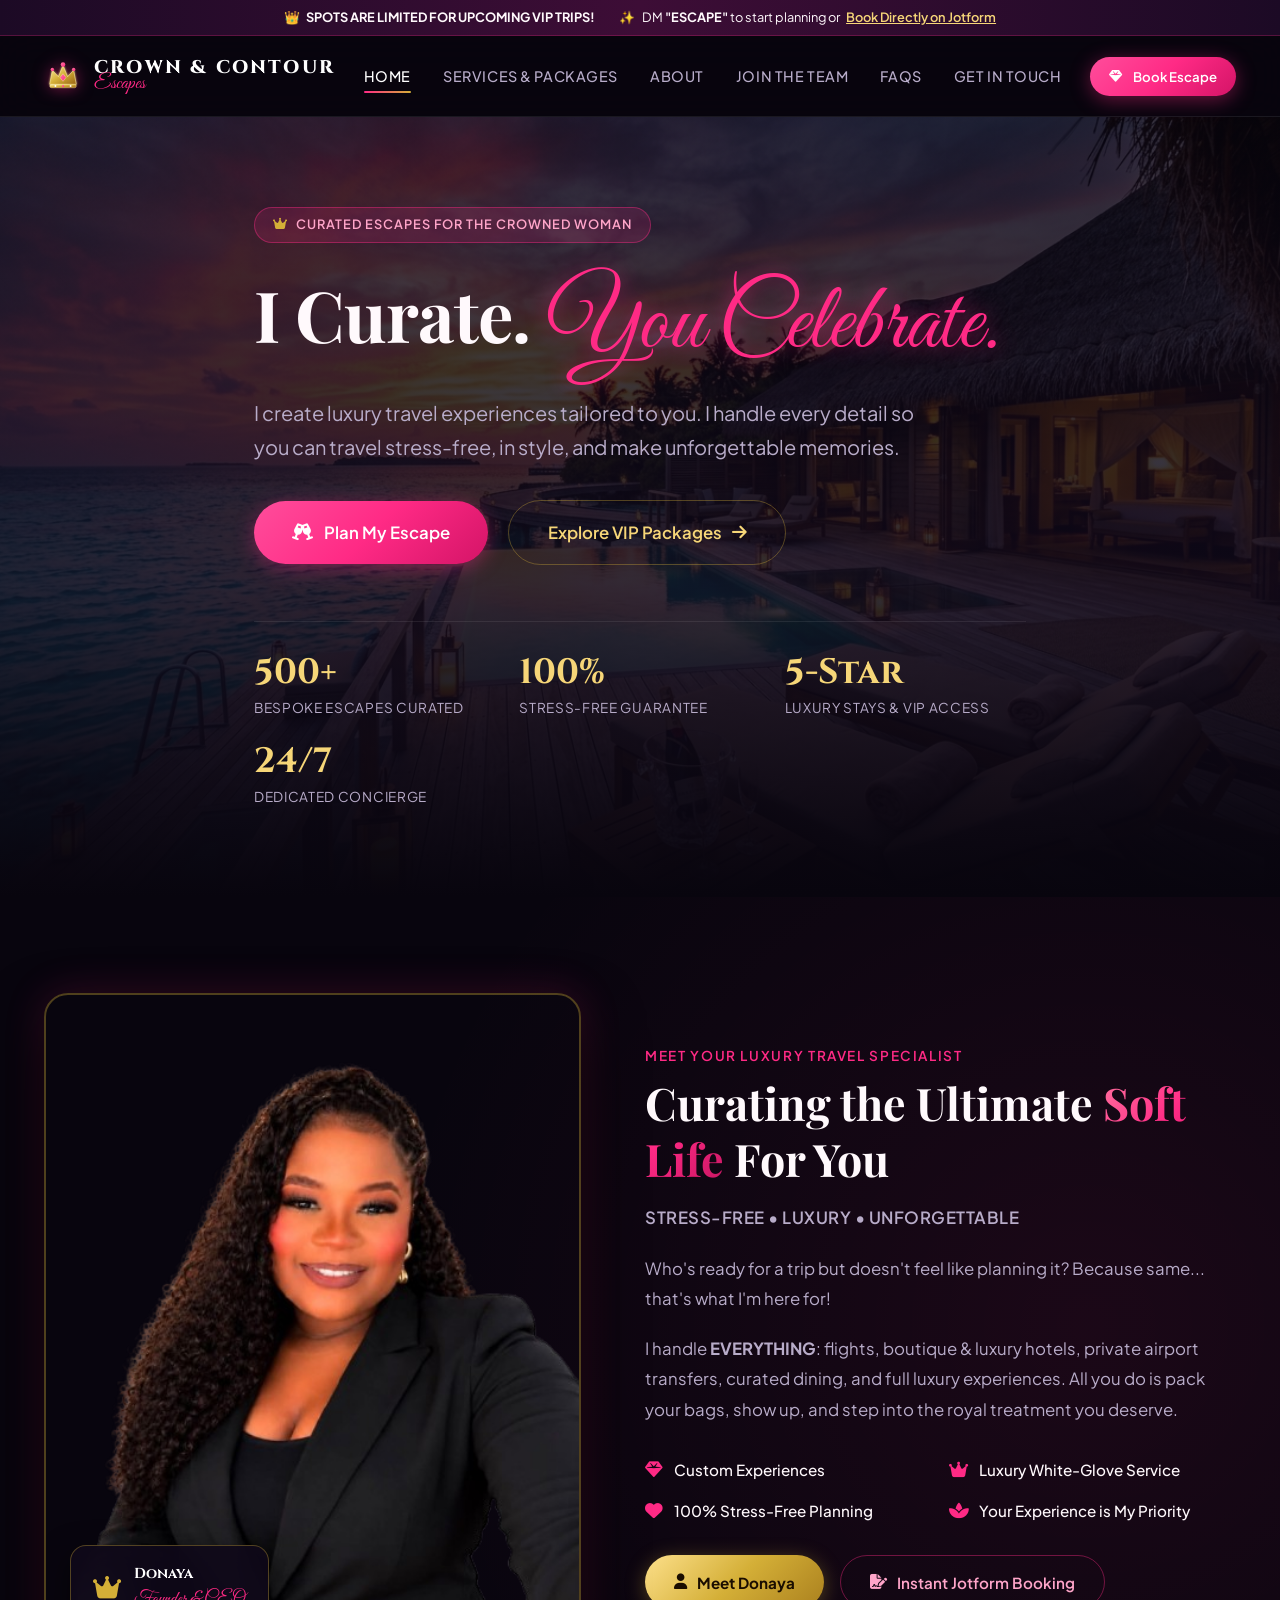
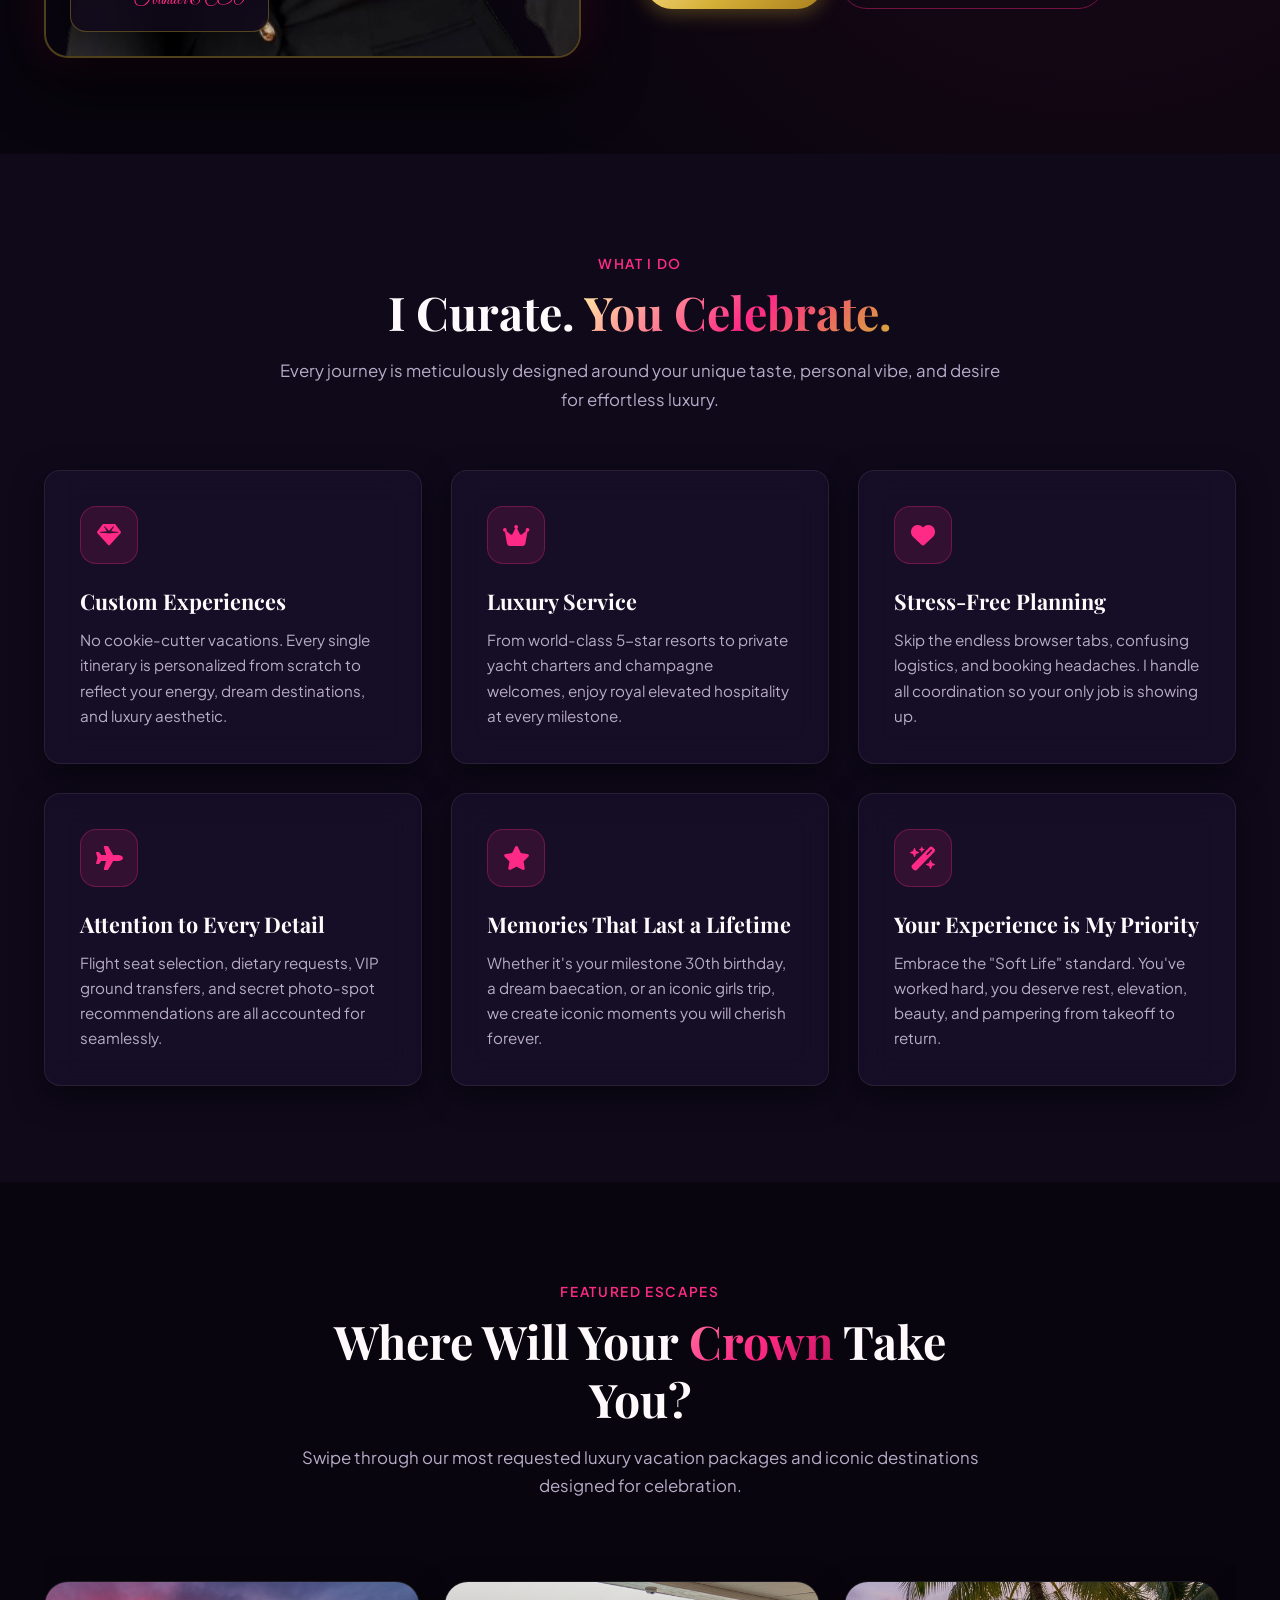
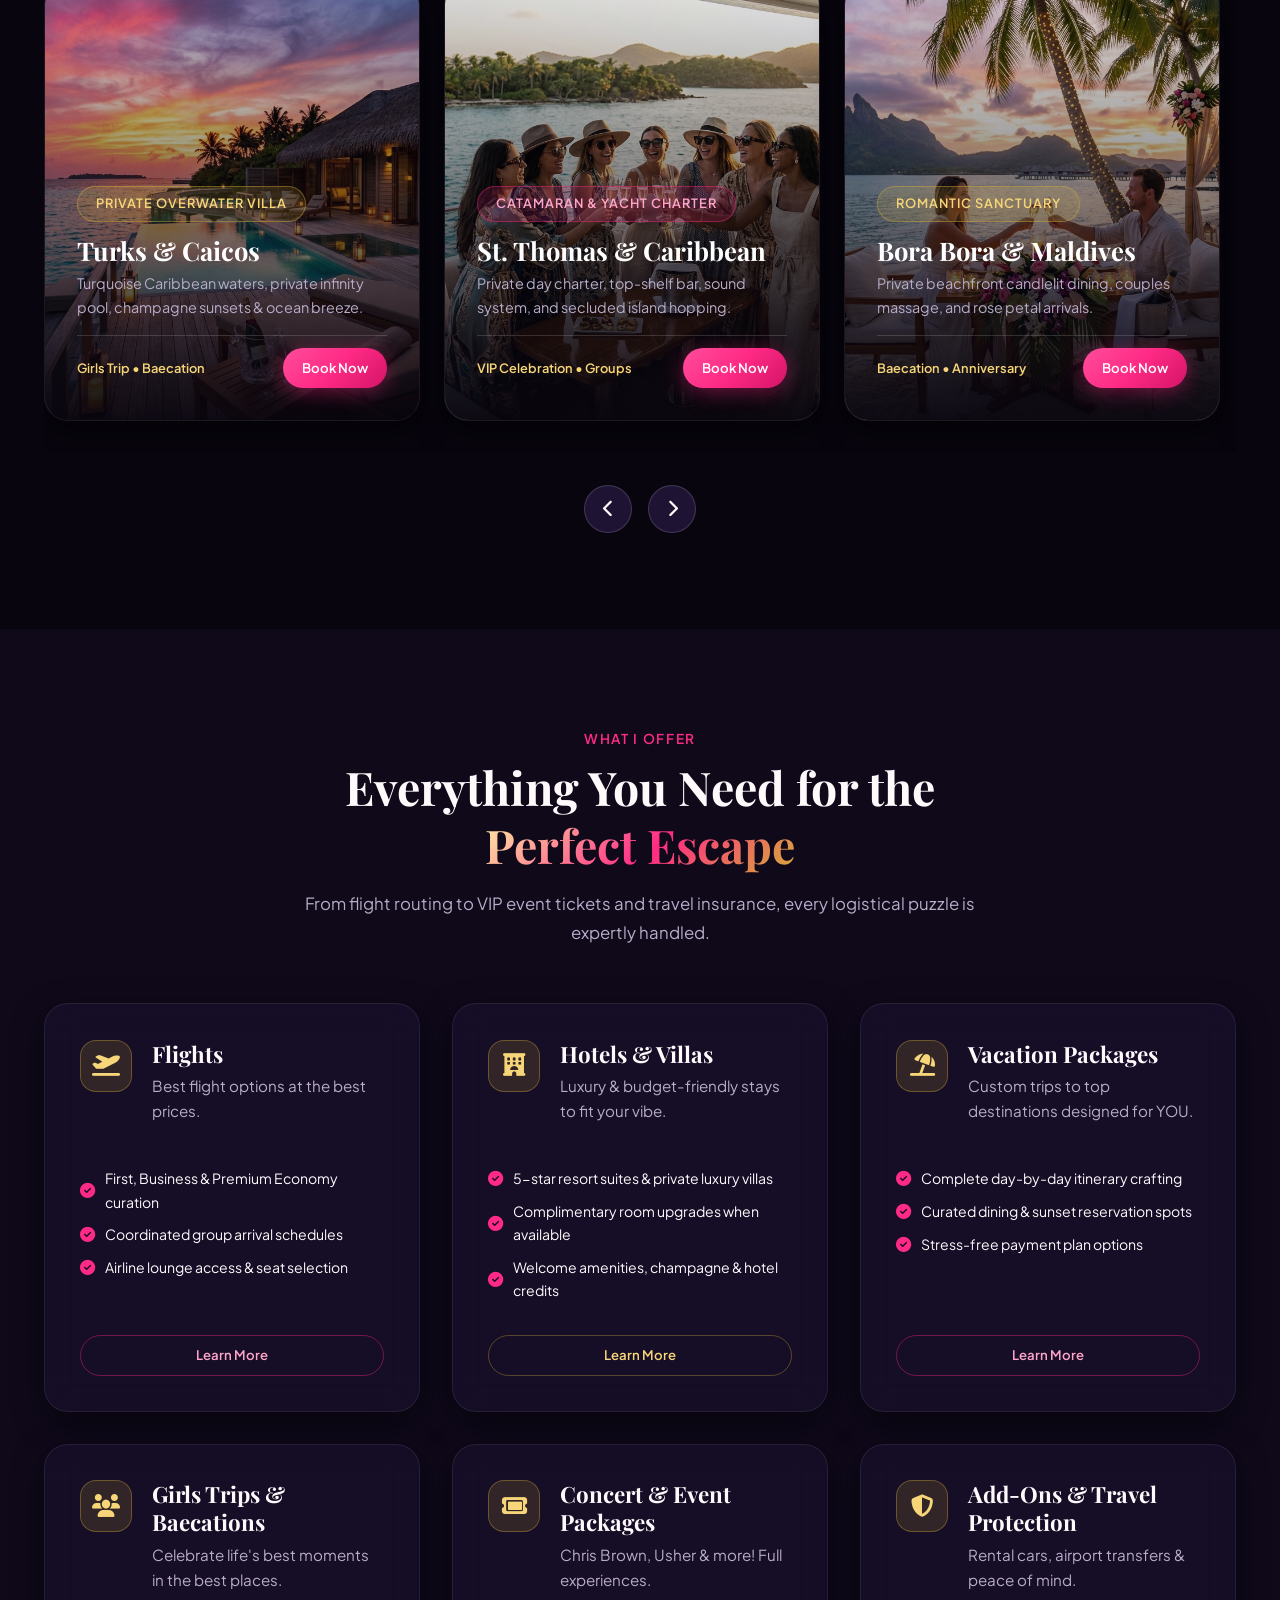
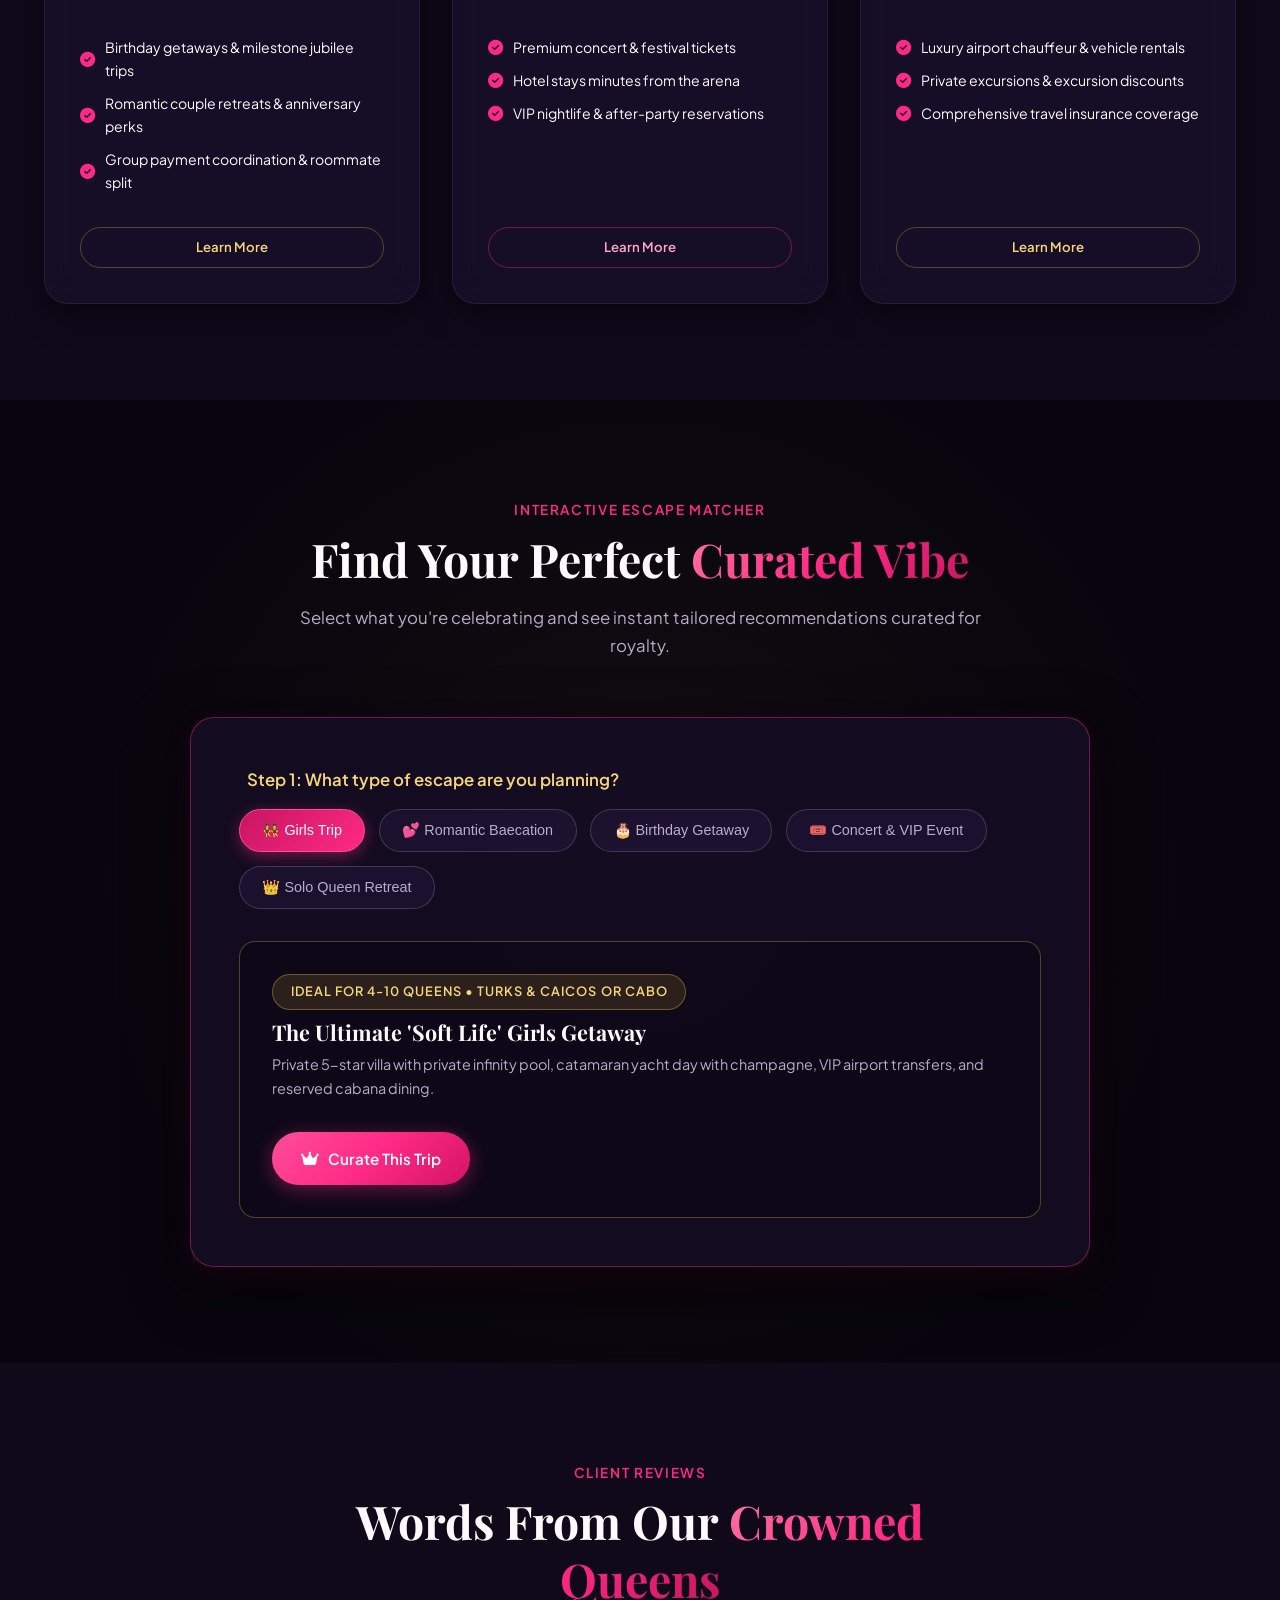
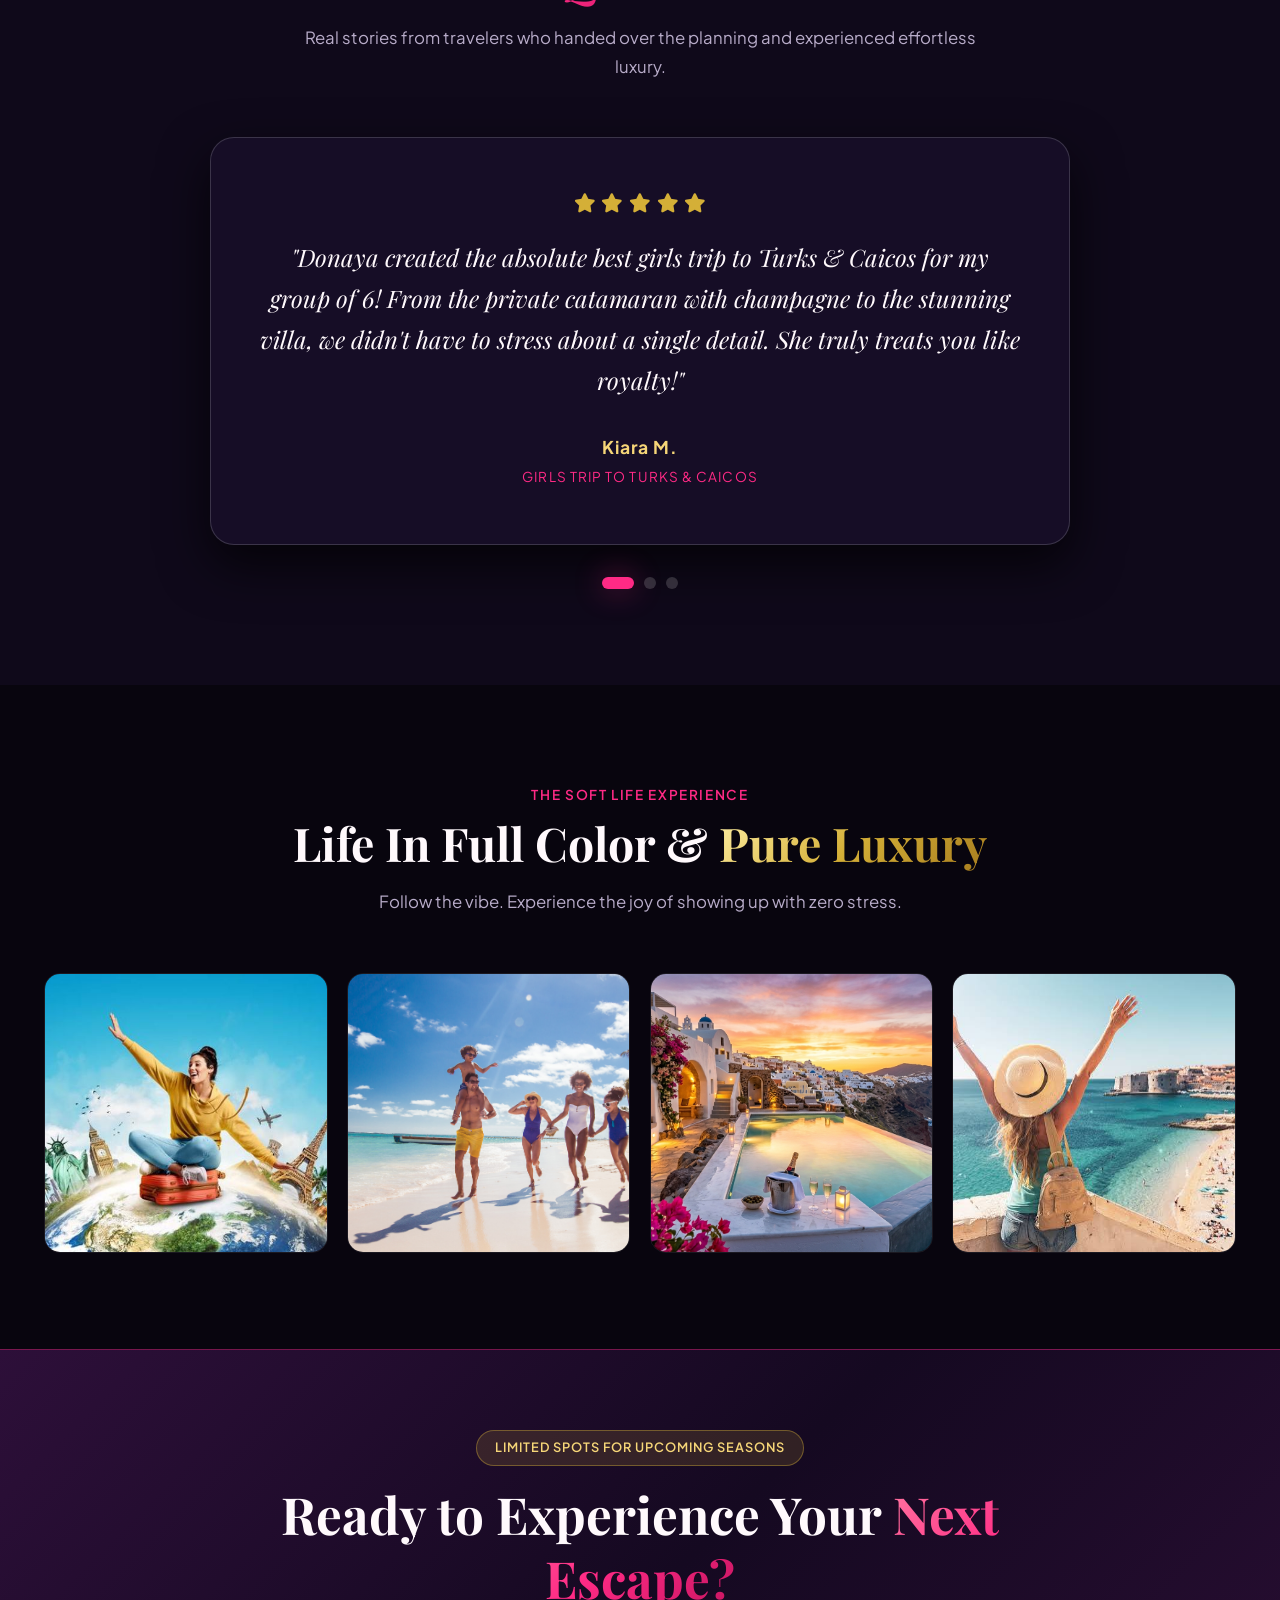
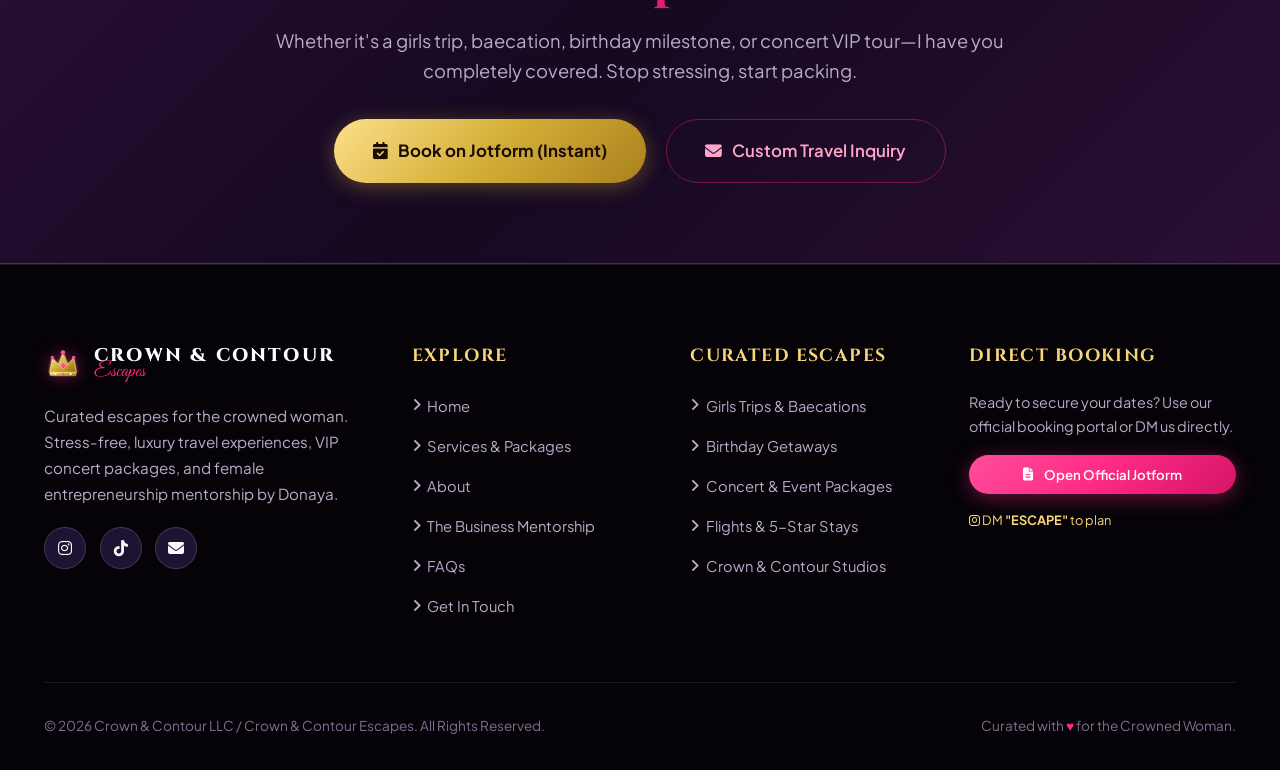
==== index.html @ ab58f62b "initial commit" ====
<!DOCTYPE html>
<html lang="en">
<head>
  <meta charset="UTF-8">
  <meta name="viewport" content="width=device-width, initial-scale=1.0">
  <title>Crown & Contour Escapes | Curated Luxury Travel for the Crowned Woman</title>
  <meta name="description" content="I curate. You celebrate. Bespoke luxury travel, girls trips, baecations, birthday getaways, and VIP event packages by Donaya, Founder & CEO.">
  <link rel="icon" type="image/svg+xml" href="assets/icons/crown.svg">
  <!-- Stylesheets -->
  <link rel="stylesheet" href="https://cdnjs.cloudflare.com/ajax/libs/font-awesome/6.4.0/css/all.min.css">
  <link rel="stylesheet" href="css/style.css">
</head>
<body>

  <!-- Top Announcement Bar -->
  <div class="top-bar">
    <div class="container">
      <div class="top-bar-item">
        <span>👑</span>
        <strong>SPOTS ARE LIMITED FOR UPCOMING VIP TRIPS!</strong>
      </div>
      <div class="top-bar-item">
        <span>✨</span>
        <span>DM <strong>"ESCAPE"</strong> to start planning or</span>
        <a href="https://form.jotform.com/crowncontourllc/crownandcotourescapes" target="_blank" rel="noopener">Book Directly on Jotform</a>
      </div>
    </div>
  </div>

  <!-- Header & Navigation -->
  <header class="site-header">
    <div class="container navbar">
      <!-- Brand Logo -->
      <a href="index.html" class="brand-logo" aria-label="Crown and Contour Escapes Home">
        <img src="assets/icons/crown.svg" alt="Crown Logo" class="logo-icon-svg">
        <div class="logo-text-group">
          <span class="logo-title">CROWN & CONTOUR</span>
          <span class="logo-subtitle">Escapes</span>
        </div>
      </a>

      <!-- Desktop Nav Menu -->
      <nav aria-label="Main Navigation">
        <ul class="nav-menu">
          <li><a href="index.html" class="nav-link active">Home</a></li>
          <li><a href="services.html" class="nav-link">Services & Packages</a></li>
          <li><a href="about.html" class="nav-link">About</a></li>
          <li><a href="business.html" class="nav-link">Join The Team</a></li>
          <li><a href="faq.html" class="nav-link">FAQs</a></li>
          <li><a href="contact.html" class="nav-link">Get In Touch</a></li>
        </ul>
      </nav>

      <!-- Nav CTA & Mobile Toggle -->
      <div class="nav-actions">
        <a href="contact.html" class="btn btn-primary btn-sm">
          <i class="fa-solid fa-gem"></i>
          <span>Book Escape</span>
        </a>
        <button class="mobile-toggle" aria-label="Toggle mobile menu">
          <i class="fa-solid fa-bars"></i>
        </button>
      </div>
    </div>
  </header>

  <!-- Mobile Drawer -->
  <div class="drawer-backdrop"></div>
  <aside class="mobile-drawer" aria-label="Mobile Navigation Drawer">
    <div>
      <div class="drawer-header">
        <div class="brand-logo">
          <img src="assets/icons/crown.svg" alt="Crown Logo" class="logo-icon-svg">
          <div class="logo-text-group">
            <span class="logo-title">CROWN & CONTOUR</span>
            <span class="logo-subtitle">Escapes</span>
          </div>
        </div>
        <button class="drawer-close" aria-label="Close menu">
          <i class="fa-solid fa-xmark"></i>
        </button>
      </div>
      <ul class="drawer-menu">
        <li><a href="index.html" class="drawer-link active">Home</a></li>
        <li><a href="services.html" class="drawer-link">Services & Packages</a></li>
        <li><a href="about.html" class="drawer-link">About</a></li>
        <li><a href="business.html" class="drawer-link">Join The Team</a></li>
        <li><a href="faq.html" class="drawer-link">FAQs</a></li>
        <li><a href="contact.html" class="drawer-link">Get In Touch</a></li>
      </ul>
    </div>
    <div class="drawer-footer">
      <a href="contact.html" class="btn btn-primary" style="width: 100%;">
        <i class="fa-solid fa-plane-departure"></i> Plan My Escape
      </a>
      <a href="https://form.jotform.com/crowncontourllc/crownandcotourescapes" target="_blank" rel="noopener" class="btn btn-gold" style="width: 100%;">
        <i class="fa-solid fa-calendar-check"></i> Instant Jotform Booking
      </a>
    </div>
  </aside>

  <!-- Hero Section -->
  <section class="hero">
    <div class="hero-bg" style="background-image: url('assets/images/villa-hero.jpg');"></div>
    <div class="hero-overlay"></div>
    <div class="container hero-content">
      <div class="hero-badge-wrap">
        <span class="badge badge-pink">
          <i class="fa-solid fa-crown text-gold"></i>
          Curated Escapes for the Crowned Woman
        </span>
      </div>
      <h1 class="hero-title">
        I Curate. <span class="script-accent">You Celebrate.</span>
      </h1>
      <p class="hero-subtitle">
        I create luxury travel experiences tailored to you. I handle every detail so you can travel stress-free, in style, and make unforgettable memories.
      </p>
      <div class="hero-actions">
        <a href="contact.html" class="btn btn-primary btn-lg">
          <i class="fa-solid fa-champagne-glasses"></i>
          <span>Plan My Escape</span>
        </a>
        <a href="services.html" class="btn btn-outline-gold btn-lg">
          <span>Explore VIP Packages</span>
          <i class="fa-solid fa-arrow-right"></i>
        </a>
      </div>
      <div class="hero-stats">
        <div class="stat-item">
          <span class="stat-number">500+</span>
          <span class="stat-label">Bespoke Escapes Curated</span>
        </div>
        <div class="stat-item">
          <span class="stat-number">100%</span>
          <span class="stat-label">Stress-Free Guarantee</span>
        </div>
        <div class="stat-item">
          <span class="stat-number">5-Star</span>
          <span class="stat-label">Luxury Stays & VIP Access</span>
        </div>
        <div class="stat-item">
          <span class="stat-number">24/7</span>
          <span class="stat-label">Dedicated Concierge</span>
        </div>
      </div>
    </div>
  </section>

  <!-- Founder Spotlight Section -->
  <section class="founder-section">
    <div class="container founder-grid">
      <div class="founder-media">
        <div class="founder-card-frame">
          <img src="assets/images/donaya.png" alt="Donaya, Founder & CEO of Crown and Contour Escapes">
          <div class="founder-floating-badge">
            <i class="fa-solid fa-crown"></i>
            <div>
              <div class="founder-badge-title">Donaya</div>
              <div class="founder-badge-sub">Founder & CEO</div>
            </div>
          </div>
        </div>
      </div>
      <div class="founder-bio">
        <span class="section-tag">Meet Your Luxury Travel Specialist</span>
        <h2>Curating the Ultimate <span class="gradient-pink">Soft Life</span> For You</h2>
        <p class="founder-tagline">STRESS-FREE • LUXURY • UNFORGETTABLE</p>
        <p>
          Who's ready for a trip but doesn't feel like planning it? Because same... that's what I'm here for!
        </p>
        <p>
          I handle <strong>EVERYTHING</strong>: flights, boutique & luxury hotels, private airport transfers, curated dining, and full luxury experiences. All you do is pack your bags, show up, and step into the royal treatment you deserve.
        </p>
        <div class="founder-pillars">
          <div class="founder-pillar-item">
            <i class="fa-solid fa-gem"></i>
            <span>Custom Experiences</span>
          </div>
          <div class="founder-pillar-item">
            <i class="fa-solid fa-crown"></i>
            <span>Luxury White-Glove Service</span>
          </div>
          <div class="founder-pillar-item">
            <i class="fa-solid fa-heart"></i>
            <span>100% Stress-Free Planning</span>
          </div>
          <div class="founder-pillar-item">
            <i class="fa-solid fa-spa"></i>
            <span>Your Experience is My Priority</span>
          </div>
        </div>
        <div style="display: flex; gap: 1rem; flex-wrap: wrap; margin-top: 2rem;">
          <a href="about.html" class="btn btn-gold">
            <i class="fa-solid fa-user"></i> Meet Donaya
          </a>
          <a href="https://form.jotform.com/crowncontourllc/crownandcotourescapes" target="_blank" rel="noopener" class="btn btn-outline-pink">
            <i class="fa-solid fa-file-signature"></i> Instant Jotform Booking
          </a>
        </div>
      </div>
    </div>
  </section>

  <!-- "What I Do" Core Pillars Section -->
  <section class="what-i-do-section">
    <div class="container">
      <div class="section-header">
        <span class="section-tag">What I Do</span>
        <h2 class="section-title">I Curate. <span class="gradient-royal">You Celebrate.</span></h2>
        <p class="section-desc">
          Every journey is meticulously designed around your unique taste, personal vibe, and desire for effortless luxury.
        </p>
      </div>

      <div class="what-i-do-grid">
        <!-- 1. Custom Experiences -->
        <div class="feature-card glass-panel">
          <div class="feature-icon-box">
            <i class="fa-solid fa-gem"></i>
          </div>
          <h3>Custom Experiences</h3>
          <p>
            No cookie-cutter vacations. Every single itinerary is personalized from scratch to reflect your energy, dream destinations, and luxury aesthetic.
          </p>
        </div>

        <!-- 2. Luxury Service -->
        <div class="feature-card glass-panel">
          <div class="feature-icon-box">
            <i class="fa-solid fa-crown"></i>
          </div>
          <h3>Luxury Service</h3>
          <p>
            From world-class 5-star resorts to private yacht charters and champagne welcomes, enjoy royal elevated hospitality at every milestone.
          </p>
        </div>

        <!-- 3. Stress-Free Planning -->
        <div class="feature-card glass-panel">
          <div class="feature-icon-box">
            <i class="fa-solid fa-heart"></i>
          </div>
          <h3>Stress-Free Planning</h3>
          <p>
            Skip the endless browser tabs, confusing logistics, and booking headaches. I handle all coordination so your only job is showing up.
          </p>
        </div>

        <!-- 4. Attention to Every Detail -->
        <div class="feature-card glass-panel">
          <div class="feature-icon-box">
            <i class="fa-solid fa-plane"></i>
          </div>
          <h3>Attention to Every Detail</h3>
          <p>
            Flight seat selection, dietary requests, VIP ground transfers, and secret photo-spot recommendations are all accounted for seamlessly.
          </p>
        </div>

        <!-- 5. Memories That Last a Lifetime -->
        <div class="feature-card glass-panel">
          <div class="feature-icon-box">
            <i class="fa-solid fa-star"></i>
          </div>
          <h3>Memories That Last a Lifetime</h3>
          <p>
            Whether it's your milestone 30th birthday, a dream baecation, or an iconic girls trip, we create iconic moments you will cherish forever.
          </p>
        </div>

        <!-- 6. Soft Life Priority -->
        <div class="feature-card glass-panel">
          <div class="feature-icon-box">
            <i class="fa-solid fa-wand-magic-sparkles"></i>
          </div>
          <h3>Your Experience is My Priority</h3>
          <p>
            Embrace the "Soft Life" standard. You've worked hard, you deserve rest, elevation, beauty, and pampering from takeoff to return.
          </p>
        </div>
      </div>
    </div>
  </section>

  <!-- Curated Destinations Carousel -->
  <section class="destinations-section">
    <div class="container">
      <div class="section-header">
        <span class="section-tag">Featured Escapes</span>
        <h2 class="section-title">Where Will Your <span class="gradient-pink">Crown</span> Take You?</h2>
        <p class="section-desc">
          Swipe through our most requested luxury vacation packages and iconic destinations designed for celebration.
        </p>
      </div>

      <div class="carousel-container">
        <div class="carousel-track">
          <!-- Slide 1: Turks & Caicos -->
          <div class="destination-card">
            <img src="assets/images/villa-hero.jpg" alt="Turks & Caicos Luxury Villa" class="destination-img">
            <div class="destination-overlay">
              <span class="badge badge-gold destination-badge">Private Overwater Villa</span>
              <h3 class="destination-title">Turks & Caicos</h3>
              <p class="destination-desc">Turquoise Caribbean waters, private infinity pool, champagne sunsets & ocean breeze.</p>
              <div class="destination-footer">
                <span class="destination-tag-list">Girls Trip • Baecation</span>
                <a href="contact.html" class="btn btn-sm btn-primary">Book Now</a>
              </div>
            </div>
          </div>

          <!-- Slide 2: Superyacht Escape -->
          <div class="destination-card">
            <img src="assets/images/yacht-escape.jpg" alt="Girls Trip Superyacht Celebration" class="destination-img">
            <div class="destination-overlay">
              <span class="badge badge-pink destination-badge">Catamaran & Yacht Charter</span>
              <h3 class="destination-title">St. Thomas & Caribbean</h3>
              <p class="destination-desc">Private day charter, top-shelf bar, sound system, and secluded island hopping.</p>
              <div class="destination-footer">
                <span class="destination-tag-list">VIP Celebration • Groups</span>
                <a href="contact.html" class="btn btn-sm btn-primary">Book Now</a>
              </div>
            </div>
          </div>

          <!-- Slide 3: Romantic Baecation -->
          <div class="destination-card">
            <img src="assets/images/baecation-sunset.jpg" alt="Romantic Beach Dinner Baecation" class="destination-img">
            <div class="destination-overlay">
              <span class="badge badge-gold destination-badge">Romantic Sanctuary</span>
              <h3 class="destination-title">Bora Bora & Maldives</h3>
              <p class="destination-desc">Private beachfront candlelit dining, couples massage, and rose petal arrivals.</p>
              <div class="destination-footer">
                <span class="destination-tag-list">Baecation • Anniversary</span>
                <a href="contact.html" class="btn btn-sm btn-primary">Book Now</a>
              </div>
            </div>
          </div>

          <!-- Slide 4: Concert VIP Experience -->
          <div class="destination-card">
            <img src="assets/images/concert-vip.jpg" alt="Concert VIP Lounge and Nightlife" class="destination-img">
            <div class="destination-overlay">
              <span class="badge badge-pink destination-badge">Star Tour & Nightlife</span>
              <h3 class="destination-title">Chris Brown & Usher VIP</h3>
              <p class="destination-desc">Front-row tickets, 5-star hotel suite, luxury airport chauffeur, and after-party lounge.</p>
              <div class="destination-footer">
                <span class="destination-tag-list">Concert Packages • VIP Events</span>
                <a href="contact.html" class="btn btn-sm btn-primary">Book Now</a>
              </div>
            </div>
          </div>

          <!-- Slide 5: Santorini Caldera -->
          <div class="destination-card">
            <img src="assets/images/santorini.jpg" alt="Santorini Infinity Pool Sunset" class="destination-img">
            <div class="destination-overlay">
              <span class="badge badge-gold destination-badge">Mediterranean Glamour</span>
              <h3 class="destination-title">Oia, Santorini</h3>
              <p class="destination-desc">Caldera cliffside cave suites, wine tasting tours, and golden Greek sunsets.</p>
              <div class="destination-footer">
                <span class="destination-tag-list">Birthday • Soft Life</span>
                <a href="contact.html" class="btn btn-sm btn-primary">Book Now</a>
              </div>
            </div>
          </div>

          <!-- Slide 6: Paris Fashion & Culture -->
          <div class="destination-card">
            <img src="assets/images/paris.jpg" alt="Paris Balcony Eiffel Tower" class="destination-img">
            <div class="destination-overlay">
              <span class="badge badge-pink destination-badge">European Splendor</span>
              <h3 class="destination-title">Paris, France</h3>
              <p class="destination-desc">Balcony view of Eiffel Tower, private Louvre tour, champagne brunch, and luxury shopping.</p>
              <div class="destination-footer">
                <span class="destination-tag-list">Fashion • Girls Trip</span>
                <a href="contact.html" class="btn btn-sm btn-primary">Book Now</a>
              </div>
            </div>
          </div>
        </div>

        <!-- Carousel Nav Buttons -->
        <div class="carousel-nav">
          <button class="carousel-btn prev" aria-label="Previous destination">
            <i class="fa-solid fa-chevron-left"></i>
          </button>
          <button class="carousel-btn next" aria-label="Next destination">
            <i class="fa-solid fa-chevron-right"></i>
          </button>
        </div>
      </div>
    </div>
  </section>

  <!-- "What I Offer" Services Preview Section -->
  <section class="services-preview-section">
    <div class="container">
      <div class="section-header">
        <span class="section-tag">What I Offer</span>
        <h2 class="section-title">Everything You Need for the <span class="gradient-royal">Perfect Escape</span></h2>
        <p class="section-desc">
          From flight routing to VIP event tickets and travel insurance, every logistical puzzle is expertly handled.
        </p>
      </div>

      <div class="services-showcase-grid">
        <!-- 1. Flights -->
        <div class="service-box glass-panel">
          <div>
            <div class="service-box-header">
              <div class="service-box-icon"><i class="fa-solid fa-plane-departure"></i></div>
              <div>
                <h3>Flights</h3>
                <p>Best flight options at the best prices.</p>
              </div>
            </div>
            <ul class="service-perk-list">
              <li><i class="fa-solid fa-circle-check"></i> First, Business & Premium Economy curation</li>
              <li><i class="fa-solid fa-circle-check"></i> Coordinated group arrival schedules</li>
              <li><i class="fa-solid fa-circle-check"></i> Airline lounge access & seat selection</li>
            </ul>
          </div>
          <a href="services.html" class="btn btn-outline-pink btn-sm">Learn More</a>
        </div>

        <!-- 2. Hotels -->
        <div class="service-box glass-panel">
          <div>
            <div class="service-box-header">
              <div class="service-box-icon"><i class="fa-solid fa-hotel"></i></div>
              <div>
                <h3>Hotels & Villas</h3>
                <p>Luxury & budget-friendly stays to fit your vibe.</p>
              </div>
            </div>
            <ul class="service-perk-list">
              <li><i class="fa-solid fa-circle-check"></i> 5-star resort suites & private luxury villas</li>
              <li><i class="fa-solid fa-circle-check"></i> Complimentary room upgrades when available</li>
              <li><i class="fa-solid fa-circle-check"></i> Welcome amenities, champagne & hotel credits</li>
            </ul>
          </div>
          <a href="services.html" class="btn btn-outline-gold btn-sm">Learn More</a>
        </div>

        <!-- 3. Vacation Packages -->
        <div class="service-box glass-panel">
          <div>
            <div class="service-box-header">
              <div class="service-box-icon"><i class="fa-solid fa-umbrella-beach"></i></div>
              <div>
                <h3>Vacation Packages</h3>
                <p>Custom trips to top destinations designed for YOU.</p>
              </div>
            </div>
            <ul class="service-perk-list">
              <li><i class="fa-solid fa-circle-check"></i> Complete day-by-day itinerary crafting</li>
              <li><i class="fa-solid fa-circle-check"></i> Curated dining & sunset reservation spots</li>
              <li><i class="fa-solid fa-circle-check"></i> Stress-free payment plan options</li>
            </ul>
          </div>
          <a href="services.html" class="btn btn-outline-pink btn-sm">Learn More</a>
        </div>

        <!-- 4. Girls Trips & Baecations -->
        <div class="service-box glass-panel">
          <div>
            <div class="service-box-header">
              <div class="service-box-icon"><i class="fa-solid fa-users"></i></div>
              <div>
                <h3>Girls Trips & Baecations</h3>
                <p>Celebrate life's best moments in the best places.</p>
              </div>
            </div>
            <ul class="service-perk-list">
              <li><i class="fa-solid fa-circle-check"></i> Birthday getaways & milestone jubilee trips</li>
              <li><i class="fa-solid fa-circle-check"></i> Romantic couple retreats & anniversary perks</li>
              <li><i class="fa-solid fa-circle-check"></i> Group payment coordination & roommate split</li>
            </ul>
          </div>
          <a href="services.html" class="btn btn-outline-gold btn-sm">Learn More</a>
        </div>

        <!-- 5. Concert & Event Packages -->
        <div class="service-box glass-panel">
          <div>
            <div class="service-box-header">
              <div class="service-box-icon"><i class="fa-solid fa-ticket"></i></div>
              <div>
                <h3>Concert & Event Packages</h3>
                <p>Chris Brown, Usher & more! Full experiences.</p>
              </div>
            </div>
            <ul class="service-perk-list">
              <li><i class="fa-solid fa-circle-check"></i> Premium concert & festival tickets</li>
              <li><i class="fa-solid fa-circle-check"></i> Hotel stays minutes from the arena</li>
              <li><i class="fa-solid fa-circle-check"></i> VIP nightlife & after-party reservations</li>
            </ul>
          </div>
          <a href="services.html" class="btn btn-outline-pink btn-sm">Learn More</a>
        </div>

        <!-- 6. Travel Add-ons & Protection -->
        <div class="service-box glass-panel">
          <div>
            <div class="service-box-header">
              <div class="service-box-icon"><i class="fa-solid fa-shield-halved"></i></div>
              <div>
                <h3>Add-Ons & Travel Protection</h3>
                <p>Rental cars, airport transfers & peace of mind.</p>
              </div>
            </div>
            <ul class="service-perk-list">
              <li><i class="fa-solid fa-circle-check"></i> Luxury airport chauffeur & vehicle rentals</li>
              <li><i class="fa-solid fa-circle-check"></i> Private excursions & excursion discounts</li>
              <li><i class="fa-solid fa-circle-check"></i> Comprehensive travel insurance coverage</li>
            </ul>
          </div>
          <a href="services.html" class="btn btn-outline-gold btn-sm">Learn More</a>
        </div>
      </div>
    </div>
  </section>

  <!-- Interactive Escape Vibe & Budget Estimator Widget -->
  <section class="estimator-section">
    <div class="container">
      <div class="section-header">
        <span class="section-tag">Interactive Escape Matcher</span>
        <h2 class="section-title">Find Your Perfect <span class="gradient-pink">Curated Vibe</span></h2>
        <p class="section-desc">
          Select what you're celebrating and see instant tailored recommendations curated for royalty.
        </p>
      </div>

      <div class="estimator-card">
        <div class="estimator-steps">
          <div>
            <div class="estimator-step-label">
              <i class="fa-solid fa-sparkles text-pink"></i>
              <span>Step 1: What type of escape are you planning?</span>
            </div>
            <div class="estimator-options">
              <button type="button" class="option-btn active" data-vibe="girls-trip">👯‍♀️ Girls Trip</button>
              <button type="button" class="option-btn" data-vibe="baecation">💕 Romantic Baecation</button>
              <button type="button" class="option-btn" data-vibe="birthday">🎂 Birthday Getaway</button>
              <button type="button" class="option-btn" data-vibe="concert">🎟️ Concert & VIP Event</button>
              <button type="button" class="option-btn" data-vibe="solo-wellness">👑 Solo Queen Retreat</button>
            </div>
          </div>
        </div>

        <!-- Result Box -->
        <div class="estimator-result-box">
          <div class="estimator-result-info">
            <span class="badge badge-gold" id="estimateCuratedFor" style="margin-bottom: 0.6rem;">Ideal for 4-10 Queens • Turks & Caicos or Cabo</span>
            <h4 id="estimateResultTitle">The Ultimate 'Soft Life' Girls Getaway</h4>
            <p id="estimateResultDesc">
              Private 5-star villa with private infinity pool, catamaran yacht day with champagne, VIP airport transfers, and reserved cabana dining.
            </p>
          </div>
          <div>
            <a href="contact.html?vibe=girls-trip" id="estimateBookBtn" class="btn btn-primary">
              <i class="fa-solid fa-crown"></i>
              <span>Curate This Trip</span>
            </a>
          </div>
        </div>
      </div>
    </div>
  </section>


  <!-- Client Love & Testimonials Carousel -->
  <section class="testimonials-section">
    <div class="container">
      <div class="section-header">
        <span class="section-tag">Client Reviews</span>
        <h2 class="section-title">Words From Our <span class="gradient-pink">Crowned Queens</span></h2>
        <p class="section-desc">
          Real stories from travelers who handed over the planning and experienced effortless luxury.
        </p>
      </div>

      <div class="testimonials-carousel">
        <!-- Slide 1 -->
        <div class="testimonial-slide">
          <div class="testimonial-card">
            <div class="testimonial-stars">
              <i class="fa-solid fa-star"></i><i class="fa-solid fa-star"></i><i class="fa-solid fa-star"></i><i class="fa-solid fa-star"></i><i class="fa-solid fa-star"></i>
            </div>
            <p class="testimonial-text">
              "Donaya created the absolute best girls trip to Turks & Caicos for my group of 6! From the private catamaran with champagne to the stunning villa, we didn't have to stress about a single detail. She truly treats you like royalty!"
            </p>
            <div class="testimonial-author">
              <span class="author-name">Kiara M.</span>
              <span class="author-trip">Girls Trip to Turks & Caicos</span>
            </div>
          </div>
        </div>

        <!-- Slide 2 -->
        <div class="testimonial-slide" style="display: none;">
          <div class="testimonial-card">
            <div class="testimonial-stars">
              <i class="fa-solid fa-star"></i><i class="fa-solid fa-star"></i><i class="fa-solid fa-star"></i><i class="fa-solid fa-star"></i><i class="fa-solid fa-star"></i>
            </div>
            <p class="testimonial-text">
              "My husband and I wanted an unforgettable anniversary baecation. Donaya booked our dream overwater bungalow in Bora Bora with a private candlelit beach dinner that literally brought tears to my eyes. Stress-free from takeoff to landing!"
            </p>
            <div class="testimonial-author">
              <span class="author-name">Danielle & Marcus S.</span>
              <span class="author-trip">Anniversary Baecation • Bora Bora</span>
            </div>
          </div>
        </div>

        <!-- Slide 3 -->
        <div class="testimonial-slide" style="display: none;">
          <div class="testimonial-card">
            <div class="testimonial-stars">
              <i class="fa-solid fa-star"></i><i class="fa-solid fa-star"></i><i class="fa-solid fa-star"></i><i class="fa-solid fa-star"></i><i class="fa-solid fa-star"></i>
            </div>
            <p class="testimonial-text">
              "The Chris Brown concert weekend in Atlanta was top tier! VIP floor seating, luxury hotel 5 minutes away, and zero logistics headache. If you haven't booked with Crown & Contour, you're doing travel all wrong."
            </p>
            <div class="testimonial-author">
              <span class="author-name">Brianna T.</span>
              <span class="author-trip">Concert VIP Experience • Atlanta</span>
            </div>
          </div>
        </div>

        <!-- Carousel Dots -->
        <div class="testimonial-dots">
          <button class="dot-btn active" aria-label="Go to testimonial 1"></button>
          <button class="dot-btn" aria-label="Go to testimonial 2"></button>
          <button class="dot-btn" aria-label="Go to testimonial 3"></button>
        </div>
      </div>
    </div>
  </section>

  <!-- Visual Gallery / Soft Life Aesthetic -->
  <section class="gallery-section">
    <div class="container">
      <div class="section-header">
        <span class="section-tag">The Soft Life Experience</span>
        <h2 class="section-title">Life In Full Color & <span class="gradient-gold">Pure Luxury</span></h2>
        <p class="section-desc">Follow the vibe. Experience the joy of showing up with zero stress.</p>
      </div>

      <div class="gallery-grid">
        <div class="gallery-item">
          <img src="assets/images/Holiday-Travel.jpg" alt="Holiday Travel">
          <div class="gallery-overlay">
            <i class="fa-brands fa-instagram"></i>
          </div>
        </div>
        <div class="gallery-item">
          <img src="assets/images/beach-holiday.jpg" alt="beach-holiday luxury travel">
          <div class="gallery-overlay">
            <i class="fa-brands fa-instagram"></i>
          </div>
        </div>
        <div class="gallery-item">
          <img src="assets/images/santorini.jpg" alt="Santorini cave pool">
          <div class="gallery-overlay">
            <i class="fa-brands fa-instagram"></i>
          </div>
        </div>
        <div class="gallery-item">
          <img src="assets/images/travel.jpg" alt="Crown and Contour luxury travel">
          <div class="gallery-overlay">
            <i class="fa-brands fa-instagram"></i>
          </div>
        </div>
      </div>
    </div>
  </section>

  <!-- VIP CTA / Direct Jotform Link Banner -->
  <section class="vip-cta-section">
    <div class="container vip-cta-box">
      <span class="badge badge-gold" style="margin-bottom: 1rem;">Limited Spots For Upcoming Seasons</span>
      <h2>Ready to Experience Your <span class="gradient-pink">Next Escape?</span></h2>
      <p>
        Whether it's a girls trip, baecation, birthday milestone, or concert VIP tour—I have you completely covered. Stop stressing, start packing.
      </p>
      <div style="display: flex; gap: 1.25rem; justify-content: center; flex-wrap: wrap;">
        <a href="https://form.jotform.com/crowncontourllc/crownandcotourescapes" target="_blank" rel="noopener" class="btn btn-gold btn-lg">
          <i class="fa-solid fa-calendar-check"></i>
          <span>Book on Jotform (Instant)</span>
        </a>
        <a href="contact.html" class="btn btn-outline-pink btn-lg">
          <i class="fa-solid fa-envelope"></i>
          <span>Custom Travel Inquiry</span>
        </a>
      </div>
    </div>
  </section>

  <!-- Footer -->
  <footer class="site-footer">
    <div class="container">
      <div class="footer-grid">
        <!-- Brand Info -->
        <div class="footer-brand">
          <div class="brand-logo">
            <img src="assets/icons/crown.svg" alt="Crown Logo" class="logo-icon-svg">
            <div class="logo-text-group">
              <span class="logo-title">CROWN & CONTOUR</span>
              <span class="logo-subtitle">Escapes</span>
            </div>
          </div>
          <p>
            Curated escapes for the crowned woman. Stress-free, luxury travel experiences, VIP concert packages, and female entrepreneurship mentorship by Donaya.
          </p>
          <div class="footer-socials">
            <a href="https://instagram.com" target="_blank" rel="noopener" class="social-icon" aria-label="Instagram"><i class="fa-brands fa-instagram"></i></a>
            <a href="https://tiktok.com" target="_blank" rel="noopener" class="social-icon" aria-label="TikTok"><i class="fa-brands fa-tiktok"></i></a>
            <a href="contact.html" class="social-icon" aria-label="Email"><i class="fa-solid fa-envelope"></i></a>
          </div>
        </div>

        <!-- Quick Links -->
        <div class="footer-col">
          <h4>Explore</h4>
          <ul class="footer-links">
            <li><a href="index.html"><i class="fa-solid fa-angle-right"></i> Home</a></li>
            <li><a href="services.html"><i class="fa-solid fa-angle-right"></i> Services & Packages</a></li>
            <li><a href="about.html"><i class="fa-solid fa-angle-right"></i> About</a></li>
            <li><a href="business.html"><i class="fa-solid fa-angle-right"></i> The Business Mentorship</a></li>
            <li><a href="faq.html"><i class="fa-solid fa-angle-right"></i> FAQs</a></li>
            <li><a href="contact.html"><i class="fa-solid fa-angle-right"></i> Get In Touch</a></li>
          </ul>
        </div>

        <!-- Experiences -->
        <div class="footer-col">
          <h4>Curated Escapes</h4>
          <ul class="footer-links">
            <li><a href="services.html"><i class="fa-solid fa-angle-right"></i> Girls Trips & Baecations</a></li>
            <li><a href="services.html"><i class="fa-solid fa-angle-right"></i> Birthday Getaways</a></li>
            <li><a href="services.html"><i class="fa-solid fa-angle-right"></i> Concert & Event Packages</a></li>
            <li><a href="services.html"><i class="fa-solid fa-angle-right"></i> Flights & 5-Star Stays</a></li>
            <li><a href="services.html"><i class="fa-solid fa-angle-right"></i> Crown & Contour Studios</a></li>
          </ul>
        </div>

        <!-- Booking Direct -->
        <div class="footer-col">
          <h4>Direct Booking</h4>
          <p style="font-size: 0.9rem; color: var(--color-muted); margin-bottom: 1rem;">
            Ready to secure your dates? Use our official booking portal or DM us directly.
          </p>
          <a href="https://form.jotform.com/crowncontourllc/crownandcotourescapes" target="_blank" rel="noopener" class="btn btn-primary btn-sm" style="width: 100%; margin-bottom: 0.75rem;">
            <i class="fa-solid fa-file-lines"></i> Open Official Jotform
          </a>
          <span style="font-size: 0.8rem; color: var(--color-gold-light);">
            <i class="fa-brands fa-instagram"></i> DM <strong>"ESCAPE"</strong> to plan
          </span>
        </div>
      </div>

      <div class="footer-bottom">
        <div>
          &copy; 2026 Crown & Contour LLC / Crown & Contour Escapes. All Rights Reserved.
        </div>
        <div>
          Curated with <span class="text-pink">♥</span> for the Crowned Woman.
        </div>
      </div>
    </div>
  </footer>

  <!-- Scripts -->
  <script src="js/main.js"></script>
</body>
</html>
---- css/style.css ----
/* ==========================================================================
   CROWN & CONTOUR ESCAPES - LUXURY TRAVEL & LIFESTYLE BRAND
   Designed & Developed for Donaya, Founder & CEO
   ========================================================================== */

@import url('https://fonts.googleapis.com/css2?family=Cinzel:wght@500;600;700;800&family=Great+Vibes&family=Playfair+Display:ital,wght@0,400;0,600;0,700;1,400;1,600&family=Plus+Jakarta+Sans:wght@300;400;500;600;700&display=swap');

/* --- Root Variables --- */
:root {
  --bg-dark: #08050e;
  --bg-deep: #0f091a;
  --bg-surface: #150d24;
  --bg-surface-elevated: #1e1333;
  --bg-glass: rgba(21, 13, 36, 0.75);
  --bg-glass-card: rgba(28, 17, 48, 0.6);
  --bg-glass-hover: rgba(40, 24, 68, 0.75);
  
  --border-glass: rgba(255, 255, 255, 0.08);
  --border-glass-bright: rgba(255, 255, 255, 0.16);
  --border-gold: rgba(212, 175, 55, 0.35);
  --border-pink: rgba(255, 42, 133, 0.4);
  
  /* Primary & Accent Palettes */
  --color-pink: #FF2A85;
  --color-pink-glow: #FF4D9B;
  --color-pink-deep: #C71561;
  --color-pink-soft: #FFD4E6;
  
  --color-gold: #D4AF37;
  --color-gold-light: #F6D678;
  --color-gold-deep: #9E7D1A;
  
  --color-pearl: #FFF9FC;
  --color-muted: #B8ACC9;
  --color-dim: #7C718D;
  
  /* Typography */
  --font-serif: 'Playfair Display', Georgia, serif;
  --font-regal: 'Cinzel', serif;
  --font-script: 'Great Vibes', cursive;
  --font-sans: 'Plus Jakarta Sans', -apple-system, BlinkMacSystemFont, sans-serif;
  
  /* Shadows & Glows */
  --shadow-sm: 0 4px 12px rgba(0, 0, 0, 0.3);
  --shadow-md: 0 10px 30px rgba(0, 0, 0, 0.5);
  --shadow-lg: 0 20px 50px rgba(0, 0, 0, 0.7);
  --glow-pink: 0 0 30px rgba(255, 42, 133, 0.45);
  --glow-gold: 0 0 25px rgba(212, 175, 55, 0.4);
  --glow-card: 0 10px 35px -5px rgba(255, 42, 133, 0.15);
  
  /* Radii & Transitions */
  --radius-sm: 8px;
  --radius-md: 16px;
  --radius-lg: 24px;
  --radius-full: 9999px;
  --transition: all 0.35s cubic-bezier(0.25, 1, 0.5, 1);
}

/* --- Base & Reset --- */
*, *::before, *::after {
  box-sizing: border-box;
  margin: 0;
  padding: 0;
}

html {
  scroll-behavior: smooth;
  font-size: 16px;
  background-color: var(--bg-dark);
  color: var(--color-pearl);
  overflow-x: hidden;
}

body {
  font-family: var(--font-sans);
  background-color: var(--bg-dark);
  color: var(--color-pearl);
  line-height: 1.65;
  -webkit-font-smoothing: antialiased;
  -moz-osx-font-smoothing: grayscale;
  overflow-x: hidden;
  position: relative;
}

/* Custom Scrollbar */
::-webkit-scrollbar {
  width: 8px;
}
::-webkit-scrollbar-track {
  background: var(--bg-dark);
}
::-webkit-scrollbar-thumb {
  background: var(--bg-surface-elevated);
  border-radius: var(--radius-full);
  border: 2px solid var(--bg-dark);
}
::-webkit-scrollbar-thumb:hover {
  background: var(--color-pink-deep);
}

::selection {
  background: var(--color-pink);
  color: #fff;
}

/* --- Typography Classes --- */
h1, h2, h3, h4, h5, h6 {
  font-family: var(--font-serif);
  color: var(--color-pearl);
  font-weight: 700;
  line-height: 1.25;
}

.text-gold {
  color: var(--color-gold);
}
.text-pink {
  color: var(--color-pink);
}
.text-muted {
  color: var(--color-muted);
}
.font-script {
  font-family: var(--font-script);
}
.font-regal {
  font-family: var(--font-regal);
}

.gradient-gold {
  background: linear-gradient(135deg, #FFF0A5 0%, #D4AF37 50%, #A67C1E 100%);
  -webkit-background-clip: text;
  -webkit-text-fill-color: transparent;
}

.gradient-pink {
  background: linear-gradient(135deg, #FF75A0 0%, #FF2A85 50%, #C71561 100%);
  -webkit-background-clip: text;
  -webkit-text-fill-color: transparent;
}

.gradient-royal {
  background: linear-gradient(135deg, #FFF0A5 0%, #FF2A85 55%, #D4AF37 100%);
  -webkit-background-clip: text;
  -webkit-text-fill-color: transparent;
}

/* --- Layout Container --- */
.container {
  width: 100%;
  max-width: 1240px;
  margin: 0 auto;
  padding: 0 1.5rem;
}

.container-fluid {
  width: 100%;
  padding: 0 1.5rem;
}

/* --- Luxury Glassmorphism Utilities --- */
.glass-panel {
  background: var(--bg-glass-card);
  backdrop-filter: blur(16px);
  -webkit-backdrop-filter: blur(16px);
  border: 1px solid var(--border-glass);
  border-radius: var(--radius-md);
  box-shadow: var(--shadow-md);
  transition: var(--transition);
}

.glass-panel:hover {
  border-color: var(--border-pink);
  box-shadow: var(--glow-card);
}

.glass-glow-gold {
  border: 1px solid var(--border-gold);
  box-shadow: 0 8px 30px rgba(212, 175, 55, 0.15);
}

.glass-glow-pink {
  border: 1px solid var(--border-pink);
  box-shadow: 0 8px 30px rgba(255, 42, 133, 0.2);
}

/* --- Badges --- */
.badge {
  display: inline-flex;
  align-items: center;
  gap: 0.5rem;
  padding: 0.4rem 1.1rem;
  border-radius: var(--radius-full);
  font-size: 0.8rem;
  font-weight: 600;
  letter-spacing: 0.08em;
  text-transform: uppercase;
}

.badge-pink {
  background: rgba(255, 42, 133, 0.15);
  border: 1px solid rgba(255, 42, 133, 0.4);
  color: #FFA5C9;
}

.badge-gold {
  background: rgba(212, 175, 55, 0.15);
  border: 1px solid rgba(212, 175, 55, 0.4);
  color: var(--color-gold-light);
}

/* --- Buttons --- */
.btn {
  display: inline-flex;
  align-items: center;
  justify-content: center;
  gap: 0.65rem;
  padding: 0.85rem 1.8rem;
  font-family: var(--font-sans);
  font-size: 0.95rem;
  font-weight: 600;
  border-radius: var(--radius-full);
  text-decoration: none;
  cursor: pointer;
  transition: var(--transition);
  border: none;
  outline: none;
  text-align: center;
}

.btn-primary {
  background: linear-gradient(135deg, #FF4D9B 0%, #FF2A85 50%, #D41467 100%);
  color: #FFFFFF;
  box-shadow: 0 4px 20px rgba(255, 42, 133, 0.4);
}
.btn-primary:hover {
  transform: translateY(-3px);
  box-shadow: 0 8px 30px rgba(255, 42, 133, 0.6);
  color: #FFFFFF;
}

.btn-gold {
  background: linear-gradient(135deg, #FDE08B 0%, #D4AF37 50%, #AA801E 100%);
  color: #1A0D00;
  box-shadow: 0 4px 20px rgba(212, 175, 55, 0.35);
  font-weight: 700;
}
.btn-gold:hover {
  transform: translateY(-3px);
  box-shadow: 0 8px 30px rgba(212, 175, 55, 0.55);
}

.btn-outline-gold {
  background: transparent;
  color: var(--color-gold-light);
  border: 1px solid var(--border-gold);
}
.btn-outline-gold:hover {
  background: rgba(212, 175, 55, 0.12);
  border-color: var(--color-gold);
  transform: translateY(-2px);
  box-shadow: var(--glow-gold);
}

.btn-outline-pink {
  background: transparent;
  color: #FFA5C9;
  border: 1px solid var(--border-pink);
}
.btn-outline-pink:hover {
  background: rgba(255, 42, 133, 0.12);
  border-color: var(--color-pink);
  transform: translateY(-2px);
  box-shadow: var(--glow-pink);
}

.btn-sm {
  padding: 0.55rem 1.2rem;
  font-size: 0.825rem;
}

.btn-lg {
  padding: 1.1rem 2.4rem;
  font-size: 1.05rem;
}

/* ==========================================================================
   Top Announcement Bar
   ========================================================================== */
.top-bar {
  background: linear-gradient(90deg, #1C0A25 0%, #3D0D36 50%, #1C0A25 100%);
  border-bottom: 1px solid rgba(255, 42, 133, 0.25);
  padding: 0.45rem 1rem;
  font-size: 0.8rem;
  text-align: center;
  position: relative;
  z-index: 1001;
}

.top-bar .container {
  display: flex;
  align-items: center;
  justify-content: center;
  gap: 1.5rem;
  flex-wrap: wrap;
}

.top-bar-item {
  display: flex;
  align-items: center;
  gap: 0.4rem;
}

.top-bar-item a {
  color: var(--color-gold-light);
  font-weight: 600;
  text-decoration: underline;
  transition: var(--transition);
}
.top-bar-item a:hover {
  color: #FFFFFF;
}

/* ==========================================================================
   Header & Navigation
   ========================================================================== */
.site-header {
  position: sticky;
  top: 0;
  left: 0;
  width: 100%;
  z-index: 1000;
  background: rgba(8, 5, 14, 0.88);
  backdrop-filter: blur(18px);
  -webkit-backdrop-filter: blur(18px);
  border-bottom: 1px solid var(--border-glass);
  transition: var(--transition);
}

.site-header.scrolled {
  background: rgba(8, 5, 14, 0.96);
  border-bottom-color: rgba(255, 42, 133, 0.25);
  box-shadow: 0 10px 30px rgba(0, 0, 0, 0.8);
}

.navbar {
  display: flex;
  align-items: center;
  justify-content: space-between;
  height: 80px;
}

/* Logo */
.brand-logo {
  display: flex;
  align-items: center;
  gap: 0.75rem;
  text-decoration: none;
}

.logo-icon-svg {
  width: 38px;
  height: 38px;
  filter: drop-shadow(0 0 8px rgba(255, 42, 133, 0.5));
}

.logo-text-group {
  display: flex;
  flex-direction: column;
}

.logo-title {
  font-family: var(--font-regal);
  font-size: 1.15rem;
  font-weight: 800;
  letter-spacing: 0.12em;
  color: #FFF;
  line-height: 1;
}

.logo-subtitle {
  font-family: var(--font-script);
  font-size: 1.25rem;
  color: var(--color-pink);
  margin-top: -3px;
  line-height: 1;
}

/* Nav Links */
.nav-menu {
  display: flex;
  align-items: center;
  gap: 2rem;
  list-style: none;
}

.nav-link {
  font-family: var(--font-sans);
  font-size: 0.9rem;
  font-weight: 500;
  color: var(--color-muted);
  text-decoration: none;
  letter-spacing: 0.04em;
  text-transform: uppercase;
  position: relative;
  padding: 0.5rem 0;
  transition: var(--transition);
}

.nav-link::after {
  content: '';
  position: absolute;
  bottom: 0;
  left: 0;
  width: 0%;
  height: 2px;
  background: linear-gradient(90deg, var(--color-pink), var(--color-gold));
  border-radius: var(--radius-full);
  transition: var(--transition);
}

.nav-link:hover,
.nav-link.active {
  color: #FFFFFF;
}

.nav-link:hover::after,
.nav-link.active::after {
  width: 100%;
}

.nav-actions {
  display: flex;
  align-items: center;
  gap: 1rem;
}

/* Mobile Toggle */
.mobile-toggle {
  display: none;
  background: transparent;
  border: 1px solid var(--border-glass);
  color: var(--color-pearl);
  font-size: 1.3rem;
  width: 44px;
  height: 44px;
  border-radius: var(--radius-sm);
  cursor: pointer;
  align-items: center;
  justify-content: center;
  transition: var(--transition);
}

.mobile-toggle:hover {
  border-color: var(--color-pink);
  color: var(--color-pink);
}

/* Mobile Drawer */
.mobile-drawer {
  position: fixed;
  top: 0;
  right: -100%;
  width: 320px;
  max-width: 85%;
  height: 100vh;
  background: var(--bg-surface);
  border-left: 1px solid var(--border-glass-bright);
  z-index: 2000;
  padding: 2rem 1.5rem;
  display: flex;
  flex-direction: column;
  justify-content: space-between;
  transition: right 0.4s cubic-bezier(0.16, 1, 0.3, 1);
  box-shadow: -10px 0 40px rgba(0,0,0,0.8);
}

.mobile-drawer.open {
  right: 0;
}

.drawer-header {
  display: flex;
  align-items: center;
  justify-content: space-between;
  padding-bottom: 1.5rem;
  border-bottom: 1px solid var(--border-glass);
}

.drawer-close {
  background: transparent;
  border: none;
  color: var(--color-muted);
  font-size: 1.4rem;
  cursor: pointer;
  transition: var(--transition);
}
.drawer-close:hover {
  color: var(--color-pink);
}

.drawer-menu {
  list-style: none;
  display: flex;
  flex-direction: column;
  gap: 1.25rem;
  margin-top: 2rem;
}

.drawer-link {
  font-family: var(--font-sans);
  font-size: 1.05rem;
  font-weight: 600;
  color: var(--color-pearl);
  text-decoration: none;
  display: block;
  padding: 0.5rem 0;
  transition: var(--transition);
}

.drawer-link.active,
.drawer-link:hover {
  color: var(--color-pink);
  padding-left: 0.5rem;
}

.drawer-footer {
  border-top: 1px solid var(--border-glass);
  padding-top: 1.5rem;
  display: flex;
  flex-direction: column;
  gap: 1rem;
}

.drawer-backdrop {
  position: fixed;
  inset: 0;
  background: rgba(0, 0, 0, 0.7);
  backdrop-filter: blur(4px);
  z-index: 1999;
  opacity: 0;
  pointer-events: none;
  transition: opacity 0.3s ease;
}

.drawer-backdrop.active {
  opacity: 1;
  pointer-events: auto;
}

/* ==========================================================================
   Hero Section
   ========================================================================== */
.hero {
  position: relative;
  min-height: calc(100vh - 120px);
  display: flex;
  align-items: center;
  padding: 5rem 0;
  overflow: hidden;
}

.hero-bg {
  position: absolute;
  inset: 0;
  background-size: cover;
  background-position: center;
  z-index: 1;
  transform: scale(1.05);
  animation: heroZoom 20s infinite alternate ease-in-out;
}

@keyframes heroZoom {
  0% { transform: scale(1); }
  100% { transform: scale(1.08); }
}

.hero-overlay {
  position: absolute;
  inset: 0;
  background: linear-gradient(
    180deg,
    rgba(8, 5, 14, 0.75) 0%,
    rgba(15, 9, 26, 0.85) 60%,
    var(--bg-dark) 100%
  );
  z-index: 2;
}

.hero-content {
  position: relative;
  z-index: 3;
  max-width: 820px;
}

.hero-badge-wrap {
  margin-bottom: 1.5rem;
}

.hero-title {
  font-size: clamp(2.5rem, 5.5vw, 4.4rem);
  font-weight: 700;
  letter-spacing: -0.01em;
  margin-bottom: 1.25rem;
  line-height: 1.15;
}

.hero-title .script-accent {
  font-family: var(--font-script);
  font-weight: 400;
  font-size: 1.35em;
  color: var(--color-pink);
  display: inline-block;
  transform: translateY(4px);
  text-shadow: 0 0 20px rgba(255, 42, 133, 0.5);
}

.hero-subtitle {
  font-size: clamp(1.05rem, 1.8vw, 1.25rem);
  color: var(--color-muted);
  margin-bottom: 2.25rem;
  max-width: 680px;
  line-height: 1.7;
}

.hero-actions {
  display: flex;
  align-items: center;
  gap: 1.25rem;
  flex-wrap: wrap;
  margin-bottom: 3.5rem;
}

/* Stats Row */
.hero-stats {
  display: grid;
  grid-template-columns: repeat(auto-fit, minmax(180px, 1fr));
  gap: 1.5rem;
  padding-top: 2rem;
  border-top: 1px solid var(--border-glass);
}

.stat-item {
  display: flex;
  flex-direction: column;
}

.stat-number {
  font-family: var(--font-regal);
  font-size: 2.2rem;
  font-weight: 700;
  color: var(--color-gold-light);
  line-height: 1.1;
}

.stat-label {
  font-size: 0.85rem;
  color: var(--color-muted);
  text-transform: uppercase;
  letter-spacing: 0.05em;
  margin-top: 0.25rem;
}

/* ==========================================================================
   Founder Showcase Section
   ========================================================================== */
.founder-section {
  padding: 6rem 0;
  position: relative;
  background: radial-gradient(circle at 85% 50%, rgba(255, 42, 133, 0.08) 0%, transparent 60%);
}

.founder-grid {
  display: grid;
  grid-template-columns: 1fr 1.1fr;
  gap: 4rem;
  align-items: center;
}

.founder-media {
  position: relative;
}

.founder-card-frame {
  position: relative;
  border-radius: var(--radius-lg);
  overflow: hidden;
  box-shadow: 0 25px 60px rgba(0, 0, 0, 0.8), 0 0 40px rgba(255, 42, 133, 0.2);
  border: 2px solid var(--border-gold);
}

.founder-card-frame img {
  width: 100%;
  height: auto;
  display: block;
  object-fit: cover;
  transition: transform 0.6s ease;
}

.founder-card-frame:hover img {
  transform: scale(1.03);
}

.founder-floating-badge {
  position: absolute;
  bottom: 1.5rem;
  left: 1.5rem;
  background: rgba(15, 9, 26, 0.88);
  backdrop-filter: blur(12px);
  padding: 1rem 1.4rem;
  border-radius: var(--radius-md);
  border: 1px solid var(--border-gold);
  display: flex;
  align-items: center;
  gap: 0.75rem;
  box-shadow: var(--shadow-md);
}

.founder-floating-badge i {
  font-size: 1.6rem;
  color: var(--color-gold);
}

.founder-badge-title {
  font-family: var(--font-regal);
  font-size: 0.9rem;
  font-weight: 700;
  color: #FFF;
}

.founder-badge-sub {
  font-size: 0.75rem;
  color: var(--color-pink);
  font-family: var(--font-script);
  font-size: 1.1rem;
}

.founder-bio h2 {
  font-size: clamp(2rem, 3.5vw, 2.8rem);
  margin-bottom: 1rem;
}

.founder-tagline {
  font-size: 1.25rem;
  color: var(--color-gold-light);
  font-weight: 600;
  margin-bottom: 1.5rem;
  letter-spacing: 0.03em;
}

.founder-bio p {
  color: var(--color-muted);
  font-size: 1.05rem;
  margin-bottom: 1.25rem;
  line-height: 1.8;
}

.founder-pillars {
  display: grid;
  grid-template-columns: repeat(2, 1fr);
  gap: 1rem;
  margin: 2rem 0;
}

.founder-pillar-item {
  display: flex;
  align-items: center;
  gap: 0.65rem;
  font-size: 0.95rem;
  font-weight: 500;
}

.founder-pillar-item i {
  color: var(--color-pink);
  font-size: 1.1rem;
}

/* ==========================================================================
   Section Headers
   ========================================================================== */
.section-header {
  text-align: center;
  max-width: 720px;
  margin: 0 auto 3.5rem;
}

.section-tag {
  display: inline-block;
  font-size: 0.85rem;
  font-weight: 600;
  text-transform: uppercase;
  letter-spacing: 0.12em;
  color: var(--color-pink);
  margin-bottom: 0.5rem;
}

.section-title {
  font-size: clamp(2rem, 3.8vw, 2.9rem);
  margin-bottom: 1rem;
}

.section-desc {
  font-size: 1.05rem;
  color: var(--color-muted);
  line-height: 1.7;
}

/* ==========================================================================
   "What I Do" Core Pillars (from flyer)
   ========================================================================== */
.what-i-do-section {
  padding: 6rem 0;
  position: relative;
  background: var(--bg-deep);
}

.what-i-do-grid {
  display: grid;
  grid-template-columns: repeat(auto-fit, minmax(320px, 1fr));
  gap: 1.8rem;
}

.feature-card {
  padding: 2.2rem;
  display: flex;
  flex-direction: column;
  position: relative;
  overflow: hidden;
}

.feature-card::before {
  content: '';
  position: absolute;
  top: 0;
  left: 0;
  right: 0;
  height: 3px;
  background: linear-gradient(90deg, transparent, var(--color-pink), transparent);
  opacity: 0;
  transition: var(--transition);
}

.feature-card:hover::before {
  opacity: 1;
}

.feature-icon-box {
  width: 58px;
  height: 58px;
  border-radius: var(--radius-md);
  background: rgba(255, 42, 133, 0.12);
  border: 1px solid rgba(255, 42, 133, 0.3);
  display: flex;
  align-items: center;
  justify-content: center;
  font-size: 1.5rem;
  color: var(--color-pink);
  margin-bottom: 1.5rem;
  transition: var(--transition);
}

.feature-card:hover .feature-icon-box {
  transform: scale(1.1) rotate(5deg);
  background: var(--color-pink);
  color: #FFF;
  box-shadow: var(--glow-pink);
}

.feature-card h3 {
  font-size: 1.35rem;
  margin-bottom: 0.75rem;
}

.feature-card p {
  color: var(--color-muted);
  font-size: 0.95rem;
  line-height: 1.65;
}

/* ==========================================================================
   Destinations Carousel
   ========================================================================== */
.destinations-section {
  padding: 6rem 0;
  position: relative;
  overflow: hidden;
}

.carousel-container {
  position: relative;
  width: 100%;
}

.carousel-track {
  display: flex;
  gap: 1.5rem;
  overflow-x: auto;
  scroll-behavior: smooth;
  scroll-snap-type: x mandatory;
  padding: 1.5rem 0.5rem 2rem;
  -ms-overflow-style: none;
  scrollbar-width: none;
}
.carousel-track::-webkit-scrollbar {
  display: none;
}

.destination-card {
  flex: 0 0 calc(33.333% - 1rem);
  min-width: 300px;
  height: 440px;
  border-radius: var(--radius-lg);
  position: relative;
  overflow: hidden;
  scroll-snap-align: start;
  box-shadow: var(--shadow-md);
  border: 1px solid var(--border-glass);
  transition: var(--transition);
}

.destination-card:hover {
  transform: translateY(-8px);
  border-color: var(--color-pink);
  box-shadow: 0 15px 40px rgba(255, 42, 133, 0.25);
}

.destination-img {
  width: 100%;
  height: 100%;
  object-fit: cover;
  transition: transform 0.7s ease;
}

.destination-card:hover .destination-img {
  transform: scale(1.08);
}

.destination-overlay {
  position: absolute;
  inset: 0;
  background: linear-gradient(
    180deg,
    rgba(8, 5, 14, 0.1) 0%,
    rgba(8, 5, 14, 0.4) 40%,
    rgba(8, 5, 14, 0.95) 100%
  );
  display: flex;
  flex-direction: column;
  justify-content: flex-end;
  padding: 2rem;
}

.destination-badge {
  align-self: flex-start;
  margin-bottom: 0.75rem;
}

.destination-title {
  font-size: 1.6rem;
  margin-bottom: 0.4rem;
  color: #FFF;
}

.destination-desc {
  font-size: 0.9rem;
  color: var(--color-muted);
  margin-bottom: 1rem;
}

.destination-footer {
  display: flex;
  align-items: center;
  justify-content: space-between;
  border-top: 1px solid rgba(255, 255, 255, 0.15);
  padding-top: 0.75rem;
}

.destination-tag-list {
  font-size: 0.8rem;
  color: var(--color-gold-light);
  font-weight: 600;
}

.carousel-nav {
  display: flex;
  align-items: center;
  justify-content: center;
  gap: 1rem;
  margin-top: 2rem;
}

.carousel-btn {
  width: 48px;
  height: 48px;
  border-radius: var(--radius-full);
  background: var(--bg-surface-elevated);
  border: 1px solid var(--border-glass-bright);
  color: var(--color-pearl);
  display: flex;
  align-items: center;
  justify-content: center;
  cursor: pointer;
  transition: var(--transition);
  font-size: 1.1rem;
}

.carousel-btn:hover {
  background: var(--color-pink);
  border-color: var(--color-pink);
  box-shadow: var(--glow-pink);
  transform: scale(1.05);
}

/* ==========================================================================
   "What I Offer" Services Preview
   ========================================================================== */
.services-preview-section {
  padding: 6rem 0;
  background: var(--bg-deep);
}

.services-showcase-grid {
  display: grid;
  grid-template-columns: repeat(auto-fit, minmax(360px, 1fr));
  gap: 2rem;
}

.service-box {
  padding: 2.2rem;
  display: flex;
  flex-direction: column;
  justify-content: space-between;
  border-radius: var(--radius-lg);
  position: relative;
  background: var(--bg-glass-card);
  border: 1px solid var(--border-glass);
}

.service-box-header {
  display: flex;
  align-items: flex-start;
  gap: 1.25rem;
  margin-bottom: 1.25rem;
}

.service-box-icon {
  width: 52px;
  height: 52px;
  border-radius: var(--radius-md);
  background: rgba(212, 175, 55, 0.15);
  border: 1px solid rgba(212, 175, 55, 0.35);
  display: flex;
  align-items: center;
  justify-content: center;
  color: var(--color-gold-light);
  font-size: 1.4rem;
  flex-shrink: 0;
}

.service-box h3 {
  font-size: 1.4rem;
  margin-bottom: 0.35rem;
}

.service-box p {
  color: var(--color-muted);
  font-size: 0.95rem;
  margin-bottom: 1.5rem;
}

.service-perk-list {
  list-style: none;
  display: flex;
  flex-direction: column;
  gap: 0.6rem;
  margin-bottom: 2rem;
}

.service-perk-list li {
  display: flex;
  align-items: center;
  gap: 0.6rem;
  font-size: 0.88rem;
  color: var(--color-pearl);
}

.service-perk-list li i {
  color: var(--color-pink);
  font-size: 0.95rem;
}

/* ==========================================================================
   Interactive Vibe & Trip Estimator Widget
   ========================================================================== */
.estimator-section {
  padding: 6rem 0;
  position: relative;
  background: radial-gradient(circle at 50% 50%, rgba(212, 175, 55, 0.05) 0%, transparent 70%);
}

.estimator-card {
  max-width: 900px;
  margin: 0 auto;
  padding: 3rem;
  border-radius: var(--radius-lg);
  border: 1px solid var(--border-pink);
  background: rgba(21, 13, 36, 0.88);
  box-shadow: 0 20px 60px rgba(0, 0, 0, 0.7), var(--glow-card);
}

.estimator-steps {
  display: flex;
  flex-direction: column;
  gap: 2.2rem;
}

.estimator-step-label {
  font-size: 1.05rem;
  font-weight: 600;
  color: var(--color-gold-light);
  margin-bottom: 1rem;
  display: flex;
  align-items: center;
  gap: 0.5rem;
}

.estimator-options {
  display: flex;
  flex-wrap: wrap;
  gap: 0.85rem;
}

.option-btn {
  background: rgba(30, 19, 51, 0.8);
  border: 1px solid var(--border-glass-bright);
  color: var(--color-muted);
  padding: 0.75rem 1.4rem;
  border-radius: var(--radius-full);
  font-size: 0.9rem;
  font-weight: 500;
  cursor: pointer;
  transition: var(--transition);
}

.option-btn:hover {
  border-color: var(--color-pink);
  color: #FFF;
}

.option-btn.active {
  background: linear-gradient(135deg, var(--color-pink-deep), var(--color-pink));
  color: #FFF;
  border-color: var(--color-pink-glow);
  box-shadow: 0 4px 15px rgba(255, 42, 133, 0.4);
}

.estimator-result-box {
  margin-top: 2rem;
  padding: 2rem;
  border-radius: var(--radius-md);
  background: rgba(14, 8, 24, 0.9);
  border: 1px solid var(--border-gold);
  display: flex;
  align-items: center;
  justify-content: space-between;
  gap: 2rem;
  flex-wrap: wrap;
}

.estimator-result-info h4 {
  font-size: 1.35rem;
  color: var(--color-pearl);
  margin-bottom: 0.4rem;
}

.estimator-result-info p {
  color: var(--color-muted);
  font-size: 0.9rem;
}

/* ==========================================================================
   "The Business Behind the Trips" Section
   ========================================================================== */
.business-feature-section {
  padding: 6rem 0;
  position: relative;
  overflow: hidden;
  background: linear-gradient(180deg, var(--bg-dark) 0%, #150921 50%, var(--bg-dark) 100%);
}

.business-grid {
  display: grid;
  grid-template-columns: 1.1fr 1fr;
  gap: 4rem;
  align-items: center;
}

.business-content h2 {
  font-size: clamp(2.2rem, 4vw, 3.2rem);
  margin-bottom: 1rem;
}

.business-hook {
  font-size: 1.25rem;
  color: var(--color-pink-soft);
  font-weight: 600;
  margin-bottom: 1.5rem;
  line-height: 1.6;
}

.opportunity-list {
  list-style: none;
  display: flex;
  flex-direction: column;
  gap: 1.2rem;
  margin: 2rem 0 2.5rem;
}

.opportunity-item {
  display: flex;
  align-items: flex-start;
  gap: 1rem;
  background: rgba(30, 19, 51, 0.5);
  padding: 1.2rem;
  border-radius: var(--radius-md);
  border: 1px solid var(--border-glass);
}

.opportunity-item i {
  font-size: 1.4rem;
  color: var(--color-gold);
  flex-shrink: 0;
  margin-top: 0.2rem;
}

.opportunity-item h4 {
  font-size: 1.1rem;
  margin-bottom: 0.2rem;
  color: #FFF;
}

.opportunity-item p {
  font-size: 0.9rem;
  color: var(--color-muted);
  line-height: 1.5;
}

.business-img-box {
  position: relative;
  border-radius: var(--radius-lg);
  overflow: hidden;
  border: 2px solid var(--border-gold);
  box-shadow: 0 20px 50px rgba(0, 0, 0, 0.8), var(--glow-gold);
}

.business-img-box img {
  width: 100%;
  height: auto;
  display: block;
}

/* ==========================================================================
   Client Love & Testimonials Carousel
   ========================================================================== */
.testimonials-section {
  padding: 6rem 0;
  background: var(--bg-deep);
  position: relative;
}

.testimonials-carousel {
  position: relative;
  max-width: 860px;
  margin: 0 auto;
}

.testimonial-card {
  padding: 3.5rem 3rem;
  text-align: center;
  border-radius: var(--radius-lg);
  background: var(--bg-glass-card);
  border: 1px solid var(--border-glass-bright);
  box-shadow: var(--shadow-lg);
}

.testimonial-stars {
  color: var(--color-gold);
  font-size: 1.2rem;
  margin-bottom: 1.5rem;
  display: flex;
  justify-content: center;
  gap: 0.35rem;
}

.testimonial-text {
  font-family: var(--font-serif);
  font-size: clamp(1.2rem, 2.2vw, 1.5rem);
  font-style: italic;
  color: var(--color-pearl);
  line-height: 1.7;
  margin-bottom: 2rem;
}

.testimonial-author {
  display: flex;
  flex-direction: column;
  align-items: center;
}

.author-name {
  font-size: 1.1rem;
  font-weight: 700;
  color: var(--color-gold-light);
  letter-spacing: 0.05em;
}

.author-trip {
  font-size: 0.85rem;
  color: var(--color-pink);
  text-transform: uppercase;
  letter-spacing: 0.08em;
  margin-top: 0.25rem;
}

.testimonial-dots {
  display: flex;
  justify-content: center;
  gap: 0.6rem;
  margin-top: 2rem;
}

.dot-btn {
  width: 12px;
  height: 12px;
  border-radius: var(--radius-full);
  background: var(--border-glass-bright);
  border: none;
  cursor: pointer;
  transition: var(--transition);
}

.dot-btn.active {
  width: 32px;
  background: var(--color-pink);
  box-shadow: var(--glow-pink);
}

/* ==========================================================================
   Visual Gallery / Instagram Aesthetics
   ========================================================================== */
.gallery-section {
  padding: 6rem 0;
  position: relative;
}

.gallery-grid {
  display: grid;
  grid-template-columns: repeat(4, 1fr);
  gap: 1.2rem;
}

.gallery-item {
  position: relative;
  height: 280px;
  border-radius: var(--radius-md);
  overflow: hidden;
  border: 1px solid var(--border-glass);
}

.gallery-item img {
  width: 100%;
  height: 100%;
  object-fit: cover;
  transition: transform 0.6s ease;
}

.gallery-item:hover img {
  transform: scale(1.1);
}

.gallery-overlay {
  position: absolute;
  inset: 0;
  background: rgba(21, 13, 36, 0.7);
  display: flex;
  align-items: center;
  justify-content: center;
  opacity: 0;
  transition: var(--transition);
}

.gallery-item:hover .gallery-overlay {
  opacity: 1;
}

.gallery-overlay i {
  font-size: 2rem;
  color: #FFF;
}

/* ==========================================================================
   VIP Banner / Direct Jotform Link
   ========================================================================== */
.vip-cta-section {
  padding: 5rem 0;
  position: relative;
  background: linear-gradient(135deg, #2D0F39 0%, #150921 50%, #2A0E34 100%);
  border-top: 1px solid var(--border-pink);
  border-bottom: 1px solid var(--border-pink);
}

.vip-cta-box {
  text-align: center;
  max-width: 820px;
  margin: 0 auto;
}

.vip-cta-box h2 {
  font-size: clamp(2.2rem, 4vw, 3.2rem);
  margin-bottom: 1rem;
}

.vip-cta-box p {
  color: var(--color-muted);
  font-size: 1.15rem;
  margin-bottom: 2rem;
}

/* ==========================================================================
   Footer
   ========================================================================== */
.site-footer {
  background: #050308;
  padding: 5rem 0 2rem;
  border-top: 1px solid var(--border-glass);
  position: relative;
}

.footer-grid {
  display: grid;
  grid-template-columns: 1.4fr 1fr 1fr 1.2fr;
  gap: 3.5rem;
  margin-bottom: 4rem;
}

.footer-brand p {
  color: var(--color-muted);
  font-size: 0.95rem;
  margin-top: 1.25rem;
  line-height: 1.7;
}

.footer-col h4 {
  font-family: var(--font-regal);
  font-size: 1.1rem;
  letter-spacing: 0.08em;
  color: var(--color-gold-light);
  margin-bottom: 1.5rem;
  text-transform: uppercase;
}

.footer-links {
  list-style: none;
  display: flex;
  flex-direction: column;
  gap: 0.85rem;
}

.footer-links a {
  color: var(--color-muted);
  text-decoration: none;
  font-size: 0.92rem;
  transition: var(--transition);
  display: inline-flex;
  align-items: center;
  gap: 0.4rem;
}

.footer-links a:hover {
  color: var(--color-pink);
  transform: translateX(4px);
}

.footer-socials {
  display: flex;
  gap: 0.85rem;
  margin-top: 1.25rem;
}

.social-icon {
  width: 42px;
  height: 42px;
  border-radius: var(--radius-full);
  background: var(--bg-surface-elevated);
  border: 1px solid var(--border-glass-bright);
  color: var(--color-pearl);
  display: flex;
  align-items: center;
  justify-content: center;
  text-decoration: none;
  transition: var(--transition);
}

.social-icon:hover {
  background: var(--color-pink);
  border-color: var(--color-pink);
  box-shadow: var(--glow-pink);
  transform: translateY(-3px);
}

.footer-bottom {
  display: flex;
  align-items: center;
  justify-content: space-between;
  padding-top: 2rem;
  border-top: 1px solid var(--border-glass);
  font-size: 0.85rem;
  color: var(--color-dim);
  flex-wrap: wrap;
  gap: 1rem;
}

/* ==========================================================================
   Inner Pages Specific Styles (Services, About, Business, Contact)
   ========================================================================== */
.page-hero {
  padding: 6rem 0 4rem;
  background: radial-gradient(circle at 50% 20%, rgba(255, 42, 133, 0.12) 0%, transparent 70%), var(--bg-deep);
  text-align: center;
  position: relative;
  border-bottom: 1px solid var(--border-glass);
}

.breadcrumbs {
  display: flex;
  align-items: center;
  justify-content: center;
  gap: 0.5rem;
  font-size: 0.85rem;
  color: var(--color-muted);
  margin-bottom: 1.25rem;
}

.breadcrumbs a {
  color: var(--color-gold-light);
  text-decoration: none;
}

/* Filter Tabs */
.filter-tabs {
  display: flex;
  align-items: center;
  justify-content: center;
  gap: 0.75rem;
  flex-wrap: wrap;
  margin-bottom: 3.5rem;
}

.filter-tab-btn {
  padding: 0.65rem 1.4rem;
  border-radius: var(--radius-full);
  background: var(--bg-surface-elevated);
  border: 1px solid var(--border-glass-bright);
  color: var(--color-muted);
  font-size: 0.88rem;
  font-weight: 600;
  cursor: pointer;
  transition: var(--transition);
}

.filter-tab-btn:hover {
  border-color: var(--color-pink);
  color: #FFF;
}

.filter-tab-btn.active {
  background: var(--color-pink);
  color: #FFF;
  border-color: var(--color-pink-glow);
  box-shadow: var(--glow-pink);
}

/* Process Timeline (1-4) */
.process-grid {
  display: grid;
  grid-template-columns: repeat(auto-fit, minmax(240px, 1fr));
  gap: 2rem;
  margin: 3.5rem 0;
}

.process-step {
  padding: 2.2rem;
  border-radius: var(--radius-lg);
  background: var(--bg-glass-card);
  border: 1px solid var(--border-glass);
  position: relative;
}

.step-number {
  font-family: var(--font-regal);
  font-size: 2.5rem;
  font-weight: 800;
  color: var(--color-gold);
  line-height: 1;
  margin-bottom: 1rem;
}

.process-step h4 {
  font-size: 1.25rem;
  margin-bottom: 0.5rem;
}

.process-step p {
  font-size: 0.92rem;
  color: var(--color-muted);
  line-height: 1.6;
}

/* Comparison Table */
.comparison-section {
  padding: 5rem 0;
}

.comparison-table-wrapper {
  overflow-x: auto;
  border-radius: var(--radius-lg);
  border: 1px solid var(--border-glass-bright);
  box-shadow: var(--shadow-lg);
}

.comparison-table {
  width: 100%;
  border-collapse: collapse;
  text-align: left;
  background: var(--bg-surface);
}

.comparison-table th,
.comparison-table td {
  padding: 1.25rem 1.5rem;
  border-bottom: 1px solid var(--border-glass);
}

.comparison-table th {
  background: var(--bg-surface-elevated);
  font-family: var(--font-regal);
  font-size: 1rem;
  letter-spacing: 0.05em;
  color: var(--color-gold-light);
}

.comparison-table td:first-child {
  font-weight: 600;
  color: var(--color-pearl);
}

.comparison-table .highlight-col {
  background: rgba(255, 42, 133, 0.06);
  border-left: 1px solid rgba(255, 42, 133, 0.2);
  border-right: 1px solid rgba(255, 42, 133, 0.2);
}

/* FAQ Accordion */
.faq-section {
  padding: 5rem 0;
}

.faq-list {
  max-width: 840px;
  margin: 0 auto;
  display: flex;
  flex-direction: column;
  gap: 1.2rem;
}

.faq-item {
  border-radius: var(--radius-md);
  background: var(--bg-glass-card);
  border: 1px solid var(--border-glass);
  overflow: hidden;
  transition: var(--transition);
}

.faq-item.active {
  border-color: var(--border-pink);
  box-shadow: var(--glow-card);
}

.faq-question {
  width: 100%;
  padding: 1.5rem 1.8rem;
  background: transparent;
  border: none;
  color: var(--color-pearl);
  font-family: var(--font-serif);
  font-size: 1.15rem;
  font-weight: 600;
  text-align: left;
  display: flex;
  align-items: center;
  justify-content: space-between;
  cursor: pointer;
  gap: 1rem;
}

.faq-icon {
  font-size: 1.1rem;
  color: var(--color-pink);
  transition: transform 0.3s ease;
}

.faq-item.active .faq-icon {
  transform: rotate(180deg);
}

.faq-answer {
  max-height: 0;
  overflow: hidden;
  transition: max-height 0.4s ease, padding 0.4s ease;
  padding: 0 1.8rem;
  color: var(--color-muted);
  font-size: 0.95rem;
  line-height: 1.7;
}

.faq-item.active .faq-answer {
  max-height: 300px;
  padding: 0 1.8rem 1.5rem;
}

/* Contact / Booking Form */
.booking-section {
  padding: 5rem 0;
}

.contact-layout {
  display: grid;
  grid-template-columns: 1.2fr 1fr;
  gap: 3.5rem;
}

.booking-form-box {
  padding: 3rem;
  border-radius: var(--radius-lg);
  background: var(--bg-surface);
  border: 1px solid var(--border-glass-bright);
}

.form-grid {
  display: grid;
  grid-template-columns: repeat(2, 1fr);
  gap: 1.25rem;
}

.form-group.full-width {
  grid-column: span 2;
}

.form-group label {
  display: block;
  font-size: 0.85rem;
  font-weight: 600;
  color: var(--color-gold-light);
  margin-bottom: 0.5rem;
  text-transform: uppercase;
  letter-spacing: 0.05em;
}

.form-control {
  width: 100%;
  padding: 0.9rem 1.2rem;
  background: var(--bg-surface-elevated);
  border: 1px solid var(--border-glass-bright);
  border-radius: var(--radius-sm);
  color: var(--color-pearl);
  font-family: var(--font-sans);
  font-size: 0.95rem;
  transition: var(--transition);
  outline: none;
}

.form-control:focus {
  border-color: var(--color-pink);
  box-shadow: 0 0 15px rgba(255, 42, 133, 0.3);
}

textarea.form-control {
  min-height: 120px;
  resize: vertical;
}

.contact-info-panel {
  display: flex;
  flex-direction: column;
  gap: 2rem;
}

.contact-info-card {
  padding: 2.2rem;
  border-radius: var(--radius-lg);
  background: var(--bg-glass-card);
  border: 1px solid var(--border-gold);
}

/* Toast & Confirmation Modal */
.modal-overlay {
  position: fixed;
  inset: 0;
  background: rgba(0, 0, 0, 0.85);
  backdrop-filter: blur(8px);
  z-index: 3000;
  display: none;
  align-items: center;
  justify-content: center;
  padding: 1.5rem;
}

.modal-overlay.active {
  display: flex;
}

.modal-content-box {
  background: var(--bg-surface);
  border: 2px solid var(--border-gold);
  border-radius: var(--radius-lg);
  max-width: 520px;
  width: 100%;
  padding: 3rem 2.5rem;
  text-align: center;
  box-shadow: var(--shadow-lg), var(--glow-gold);
  animation: modalPop 0.35s cubic-bezier(0.16, 1, 0.3, 1);
}

@keyframes modalPop {
  0% { transform: scale(0.9); opacity: 0; }
  100% { transform: scale(1); opacity: 1; }
}

.modal-icon {
  width: 70px;
  height: 70px;
  border-radius: var(--radius-full);
  background: rgba(255, 42, 133, 0.2);
  border: 1px solid var(--color-pink);
  color: var(--color-pink);
  font-size: 2rem;
  display: flex;
  align-items: center;
  justify-content: center;
  margin: 0 auto 1.5rem;
}

/* ==========================================================================
   Responsive Breakpoints
   ========================================================================== */
@media (max-width: 1024px) {
  .founder-grid,
  .business-grid,
  .contact-layout {
    grid-template-columns: 1fr;
    gap: 3rem;
  }
  
  .gallery-grid {
    grid-template-columns: repeat(2, 1fr);
  }
  
  .footer-grid {
    grid-template-columns: 1fr 1fr;
    gap: 2.5rem;
  }
}

@media (max-width: 860px) {
  .nav-menu,
  .nav-actions .btn {
    display: none;
  }
  
  .mobile-toggle {
    display: flex;
  }
  
  .destination-card {
    flex: 0 0 calc(50% - 0.75rem);
  }
  
  .form-grid {
    grid-template-columns: 1fr;
  }
  .form-group.full-width {
    grid-column: span 1;
  }
}

@media (max-width: 600px) {
  .destination-card {
    flex: 0 0 100%;
  }
  
  .gallery-grid {
    grid-template-columns: 1fr;
  }
  
  .footer-grid {
    grid-template-columns: 1fr;
  }
  
  .hero-stats {
    grid-template-columns: 1fr;
  }
  
  .founder-pillars {
    grid-template-columns: 1fr;
  }
  
  .estimator-card {
    padding: 2rem 1.5rem;
  }
  
  .booking-form-box {
    padding: 2rem 1.5rem;
  }
}

/* ==========================================================================
   Dedicated FAQ Page Styles
   ========================================================================== */
.faq-search-wrapper {
  max-width: 680px;
  margin: 2rem auto 0;
  position: relative;
}

.faq-search-input-box {
  position: relative;
  display: flex;
  align-items: center;
}

.faq-search-input-box i {
  position: absolute;
  left: 1.4rem;
  font-size: 1.15rem;
  color: var(--color-pink);
}

.faq-search-input {
  width: 100%;
  padding: 1.1rem 1.4rem 1.1rem 3.4rem;
  border-radius: var(--radius-full);
  background: rgba(28, 17, 48, 0.85);
  backdrop-filter: blur(12px);
  border: 1px solid var(--border-gold);
  color: var(--color-pearl);
  font-family: var(--font-sans);
  font-size: 1rem;
  outline: none;
  transition: var(--transition);
  box-shadow: 0 10px 30px rgba(0, 0, 0, 0.5);
}

.faq-search-input:focus {
  border-color: var(--color-pink);
  box-shadow: 0 0 25px rgba(255, 42, 133, 0.35);
}

.faq-category-nav {
  display: flex;
  align-items: center;
  justify-content: center;
  gap: 0.65rem;
  flex-wrap: wrap;
  margin: 3rem 0 2rem;
}

.faq-cat-btn {
  padding: 0.65rem 1.35rem;
  border-radius: var(--radius-full);
  background: var(--bg-surface);
  border: 1px solid var(--border-glass-bright);
  color: var(--color-muted);
  font-size: 0.88rem;
  font-weight: 600;
  cursor: pointer;
  transition: var(--transition);
}

.faq-cat-btn:hover {
  border-color: var(--color-pink);
  color: #FFF;
}

.faq-cat-btn.active {
  background: linear-gradient(135deg, var(--color-pink-deep), var(--color-pink));
  color: #FFF;
  border-color: var(--color-pink-glow);
  box-shadow: var(--glow-pink);
}

.faq-category-title-group {
  margin: 3.5rem 0 1.5rem;
  padding-bottom: 0.75rem;
  border-bottom: 1px solid var(--border-glass-bright);
  display: flex;
  align-items: center;
  justify-content: space-between;
}

.faq-category-heading {
  font-family: var(--font-regal);
  font-size: 1.45rem;
  color: var(--color-gold-light);
  display: flex;
  align-items: center;
  gap: 0.75rem;
}

.no-faq-results {
  text-align: center;
  padding: 4rem 2rem;
  background: var(--bg-glass-card);
  border-radius: var(--radius-lg);
  border: 1px dashed var(--border-glass-bright);
  margin: 2rem 0;
  display: none;
}
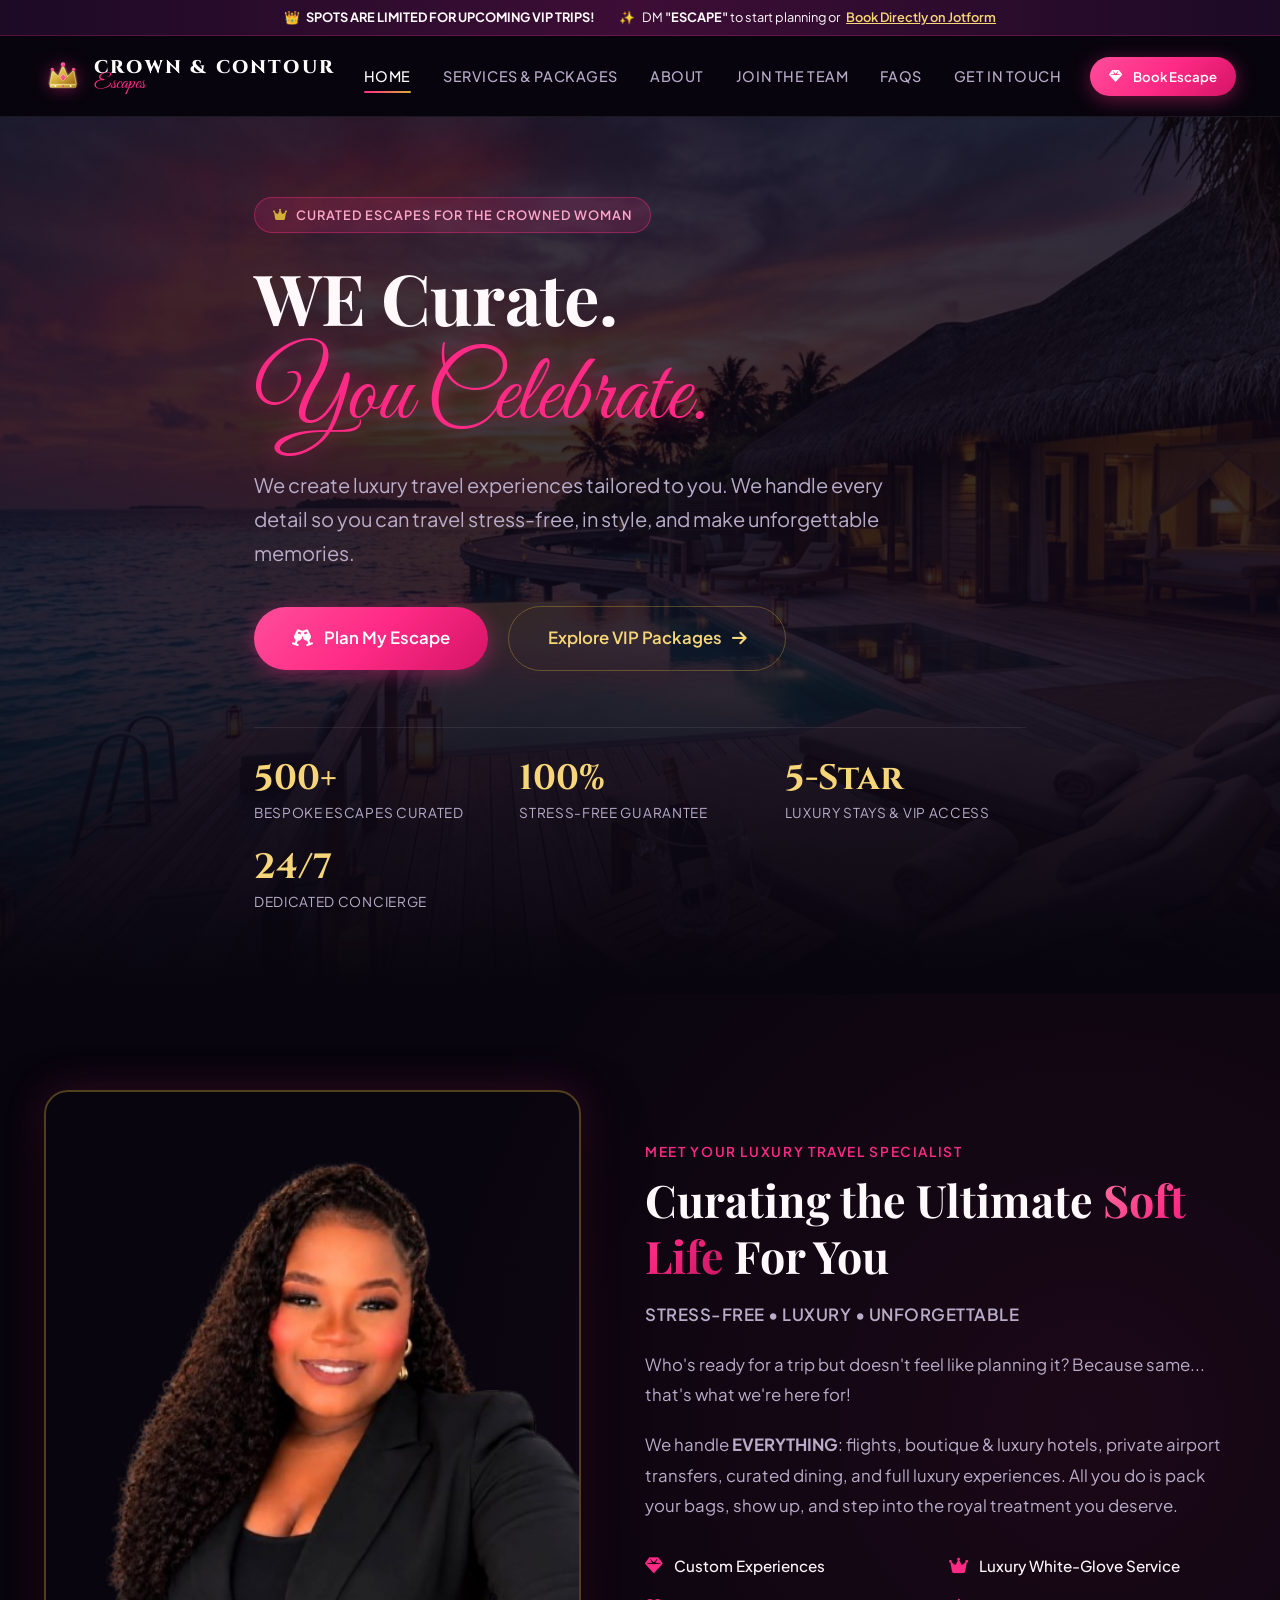
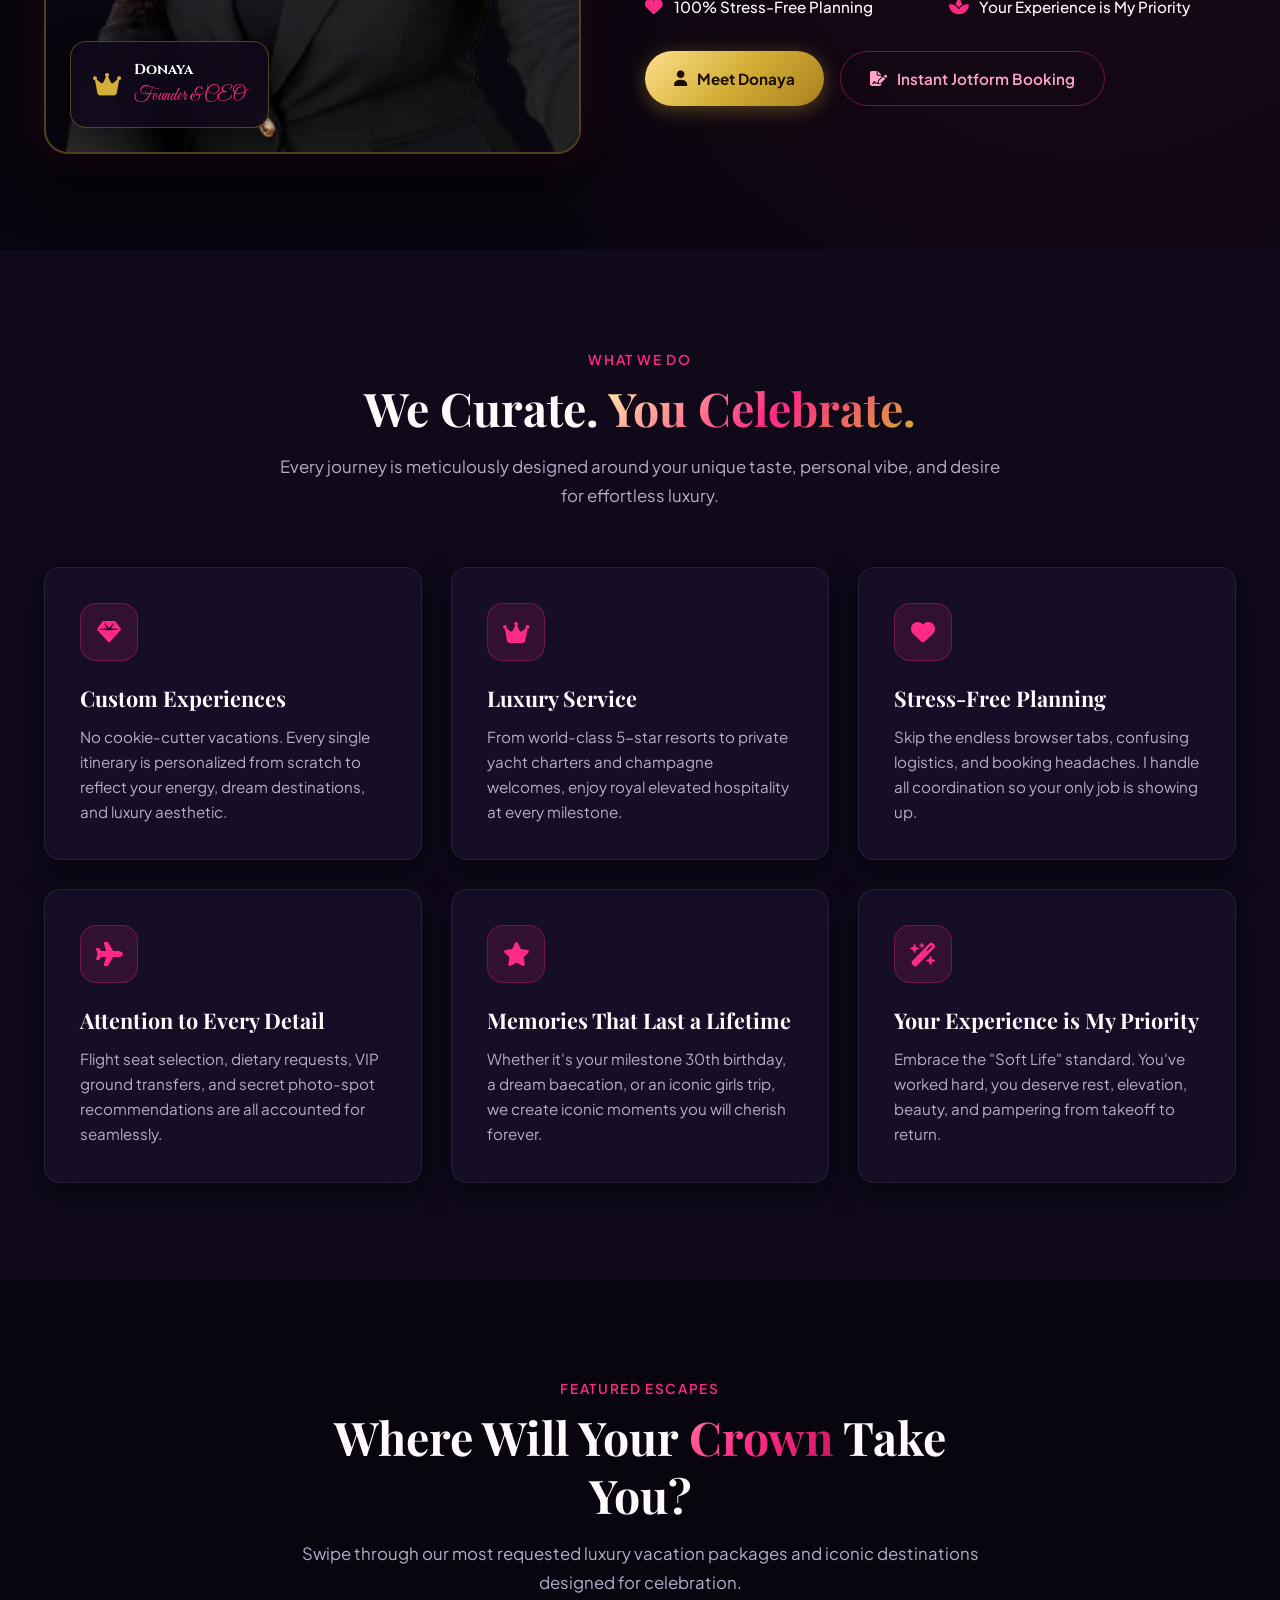
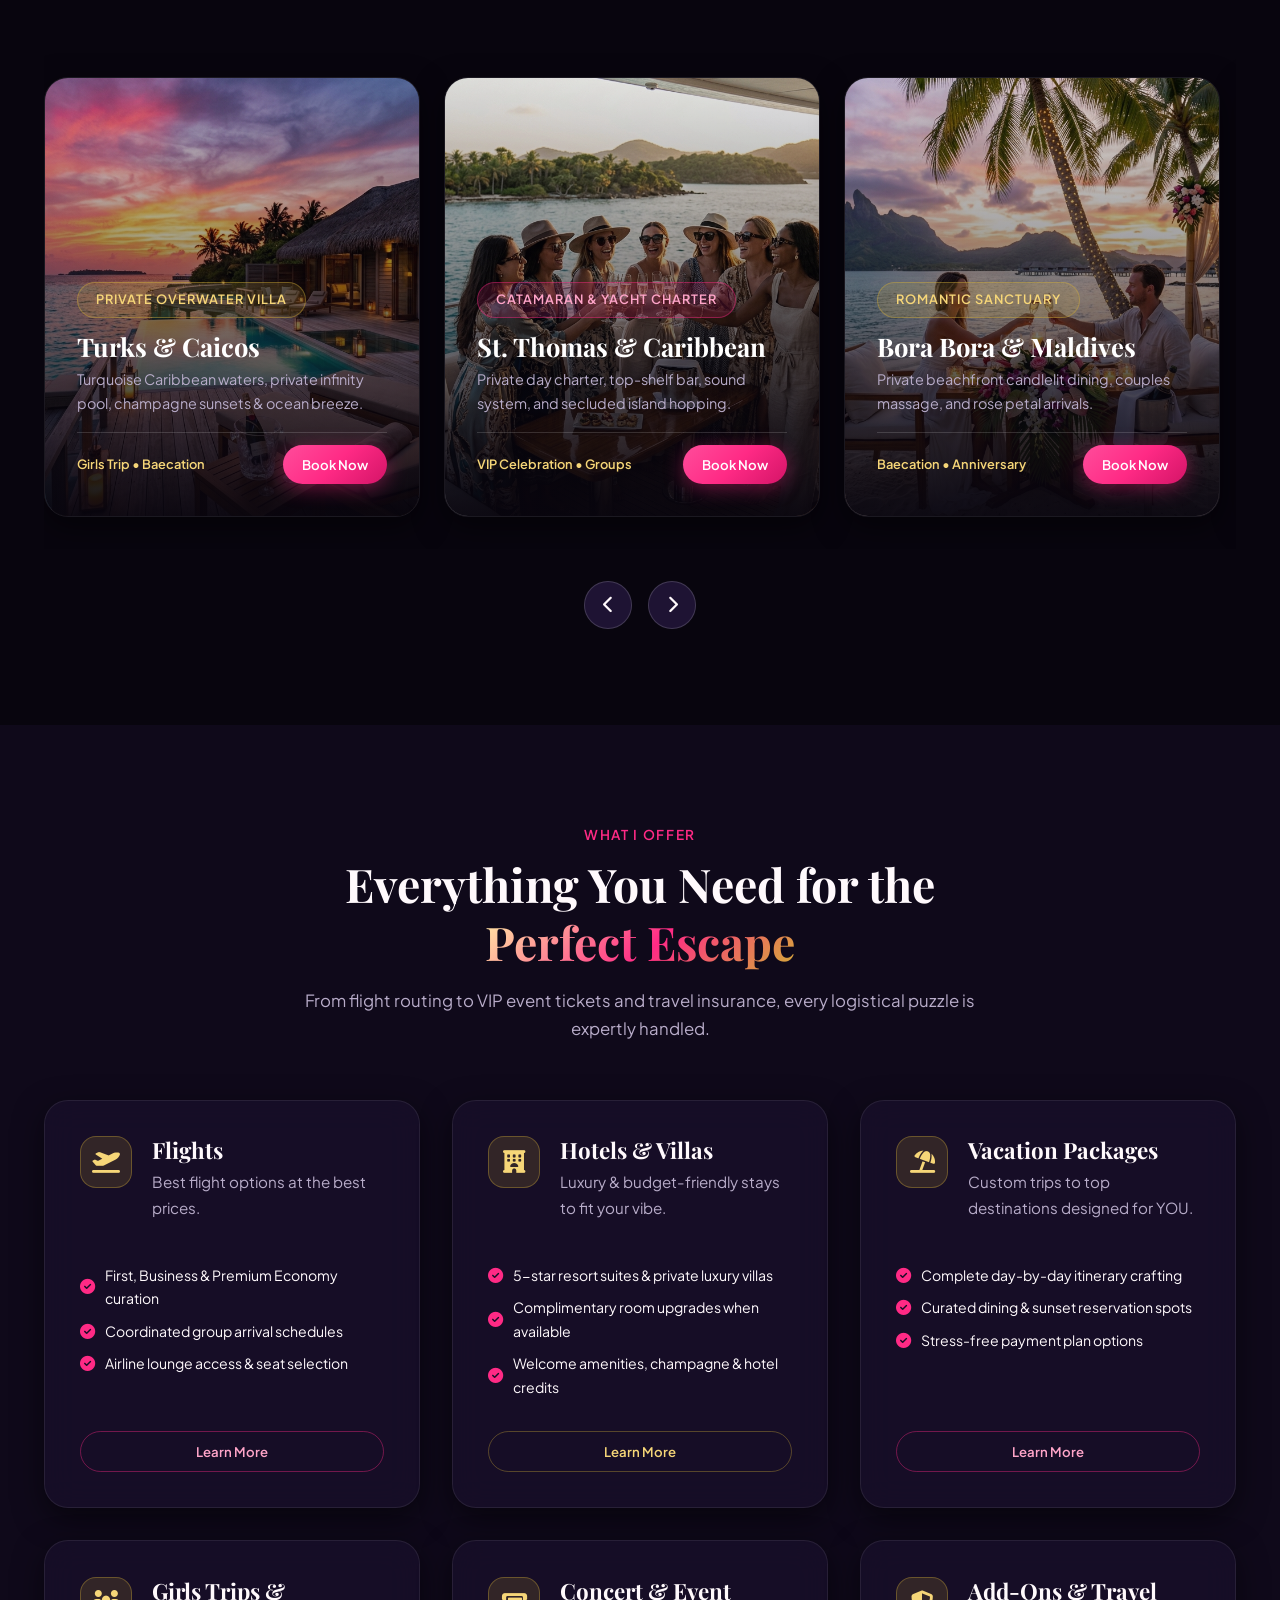
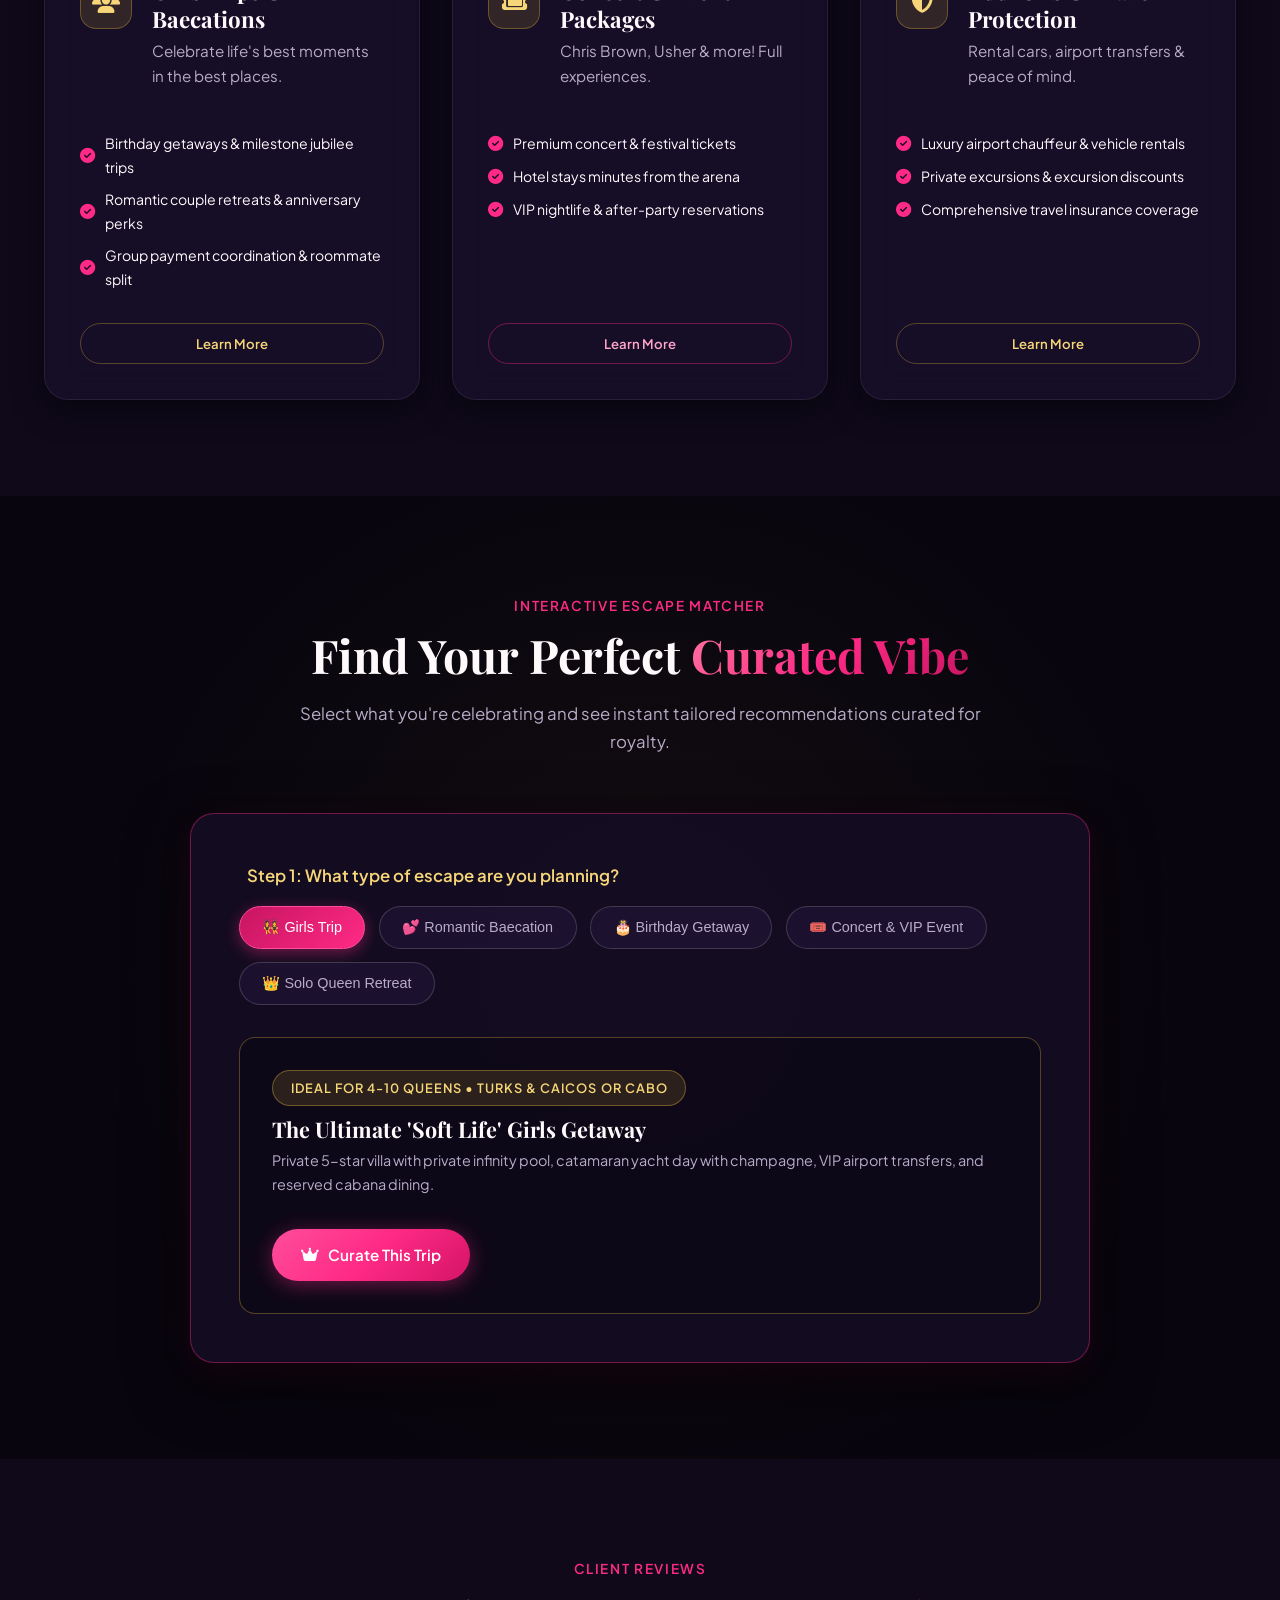
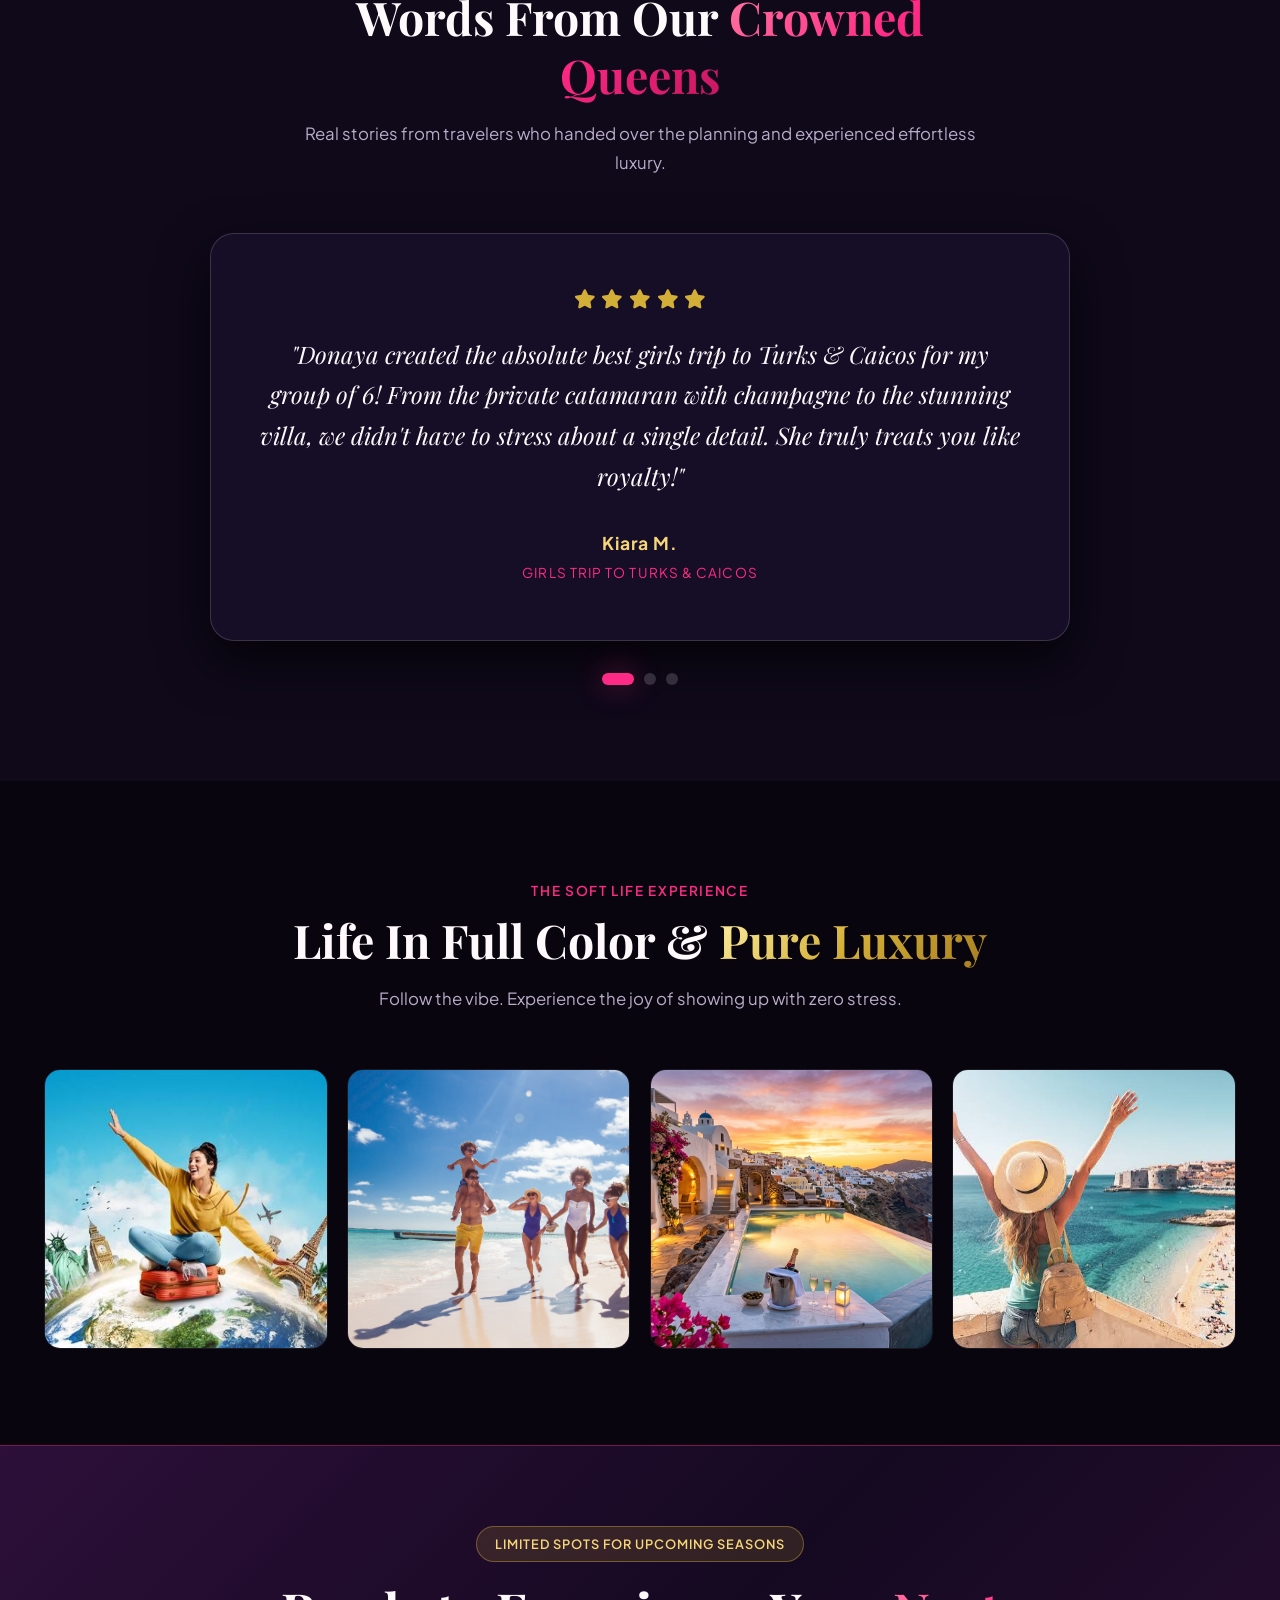
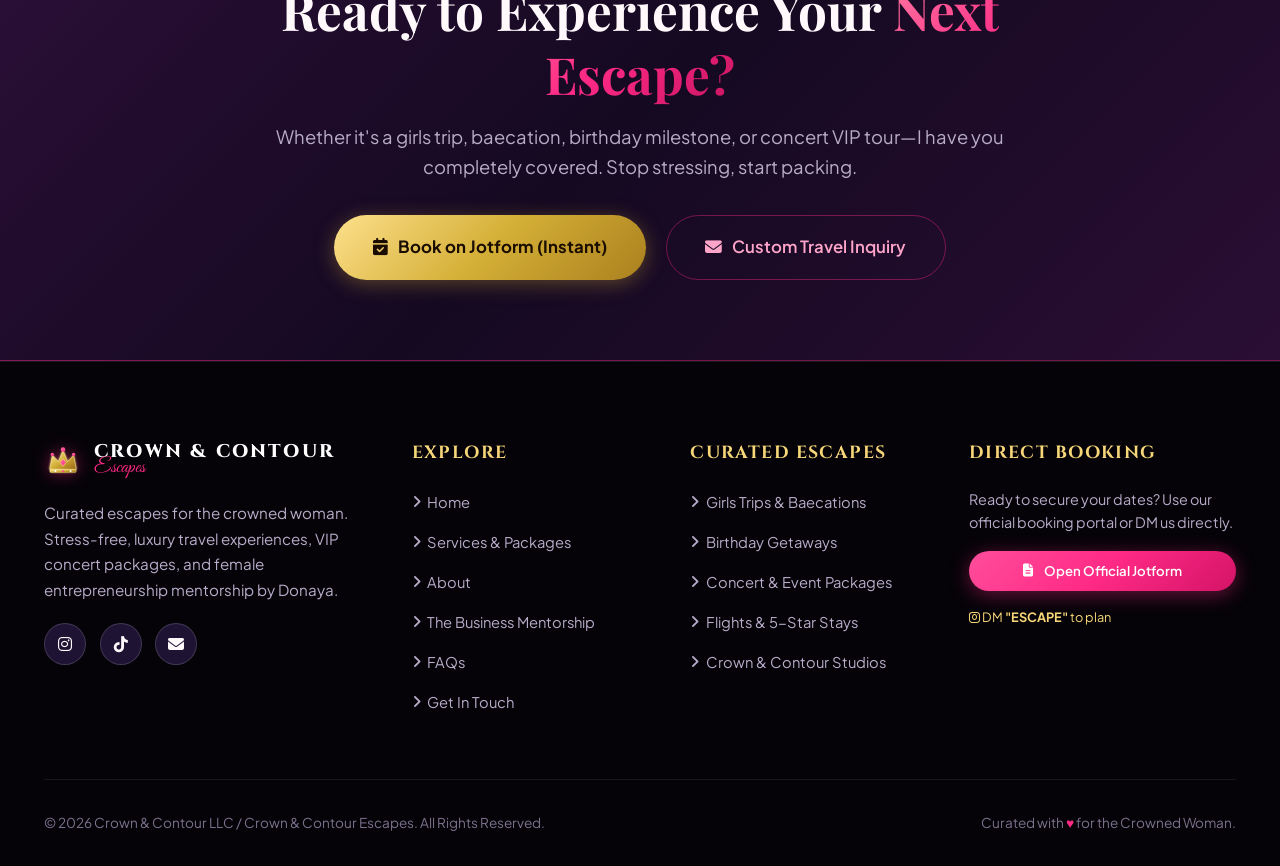
==== commit 4c755beb: "Change 'I' to 'We' for collaborative tone" ====
--- a/index.html
+++ b/index.html
@@ -111,10 +111,10 @@
         </span>
       </div>
       <h1 class="hero-title">
-        I Curate. <span class="script-accent">You Celebrate.</span>
+        WE Curate. <span class="script-accent">You Celebrate.</span>
       </h1>
       <p class="hero-subtitle">
-        I create luxury travel experiences tailored to you. I handle every detail so you can travel stress-free, in style, and make unforgettable memories.
+        We create luxury travel experiences tailored to you. We handle every detail so you can travel stress-free, in style, and make unforgettable memories.
       </p>
       <div class="hero-actions">
         <a href="contact.html" class="btn btn-primary btn-lg">
@@ -167,10 +167,10 @@
         <h2>Curating the Ultimate <span class="gradient-pink">Soft Life</span> For You</h2>
         <p class="founder-tagline">STRESS-FREE • LUXURY • UNFORGETTABLE</p>
         <p>
-          Who's ready for a trip but doesn't feel like planning it? Because same... that's what I'm here for!
+          Who's ready for a trip but doesn't feel like planning it? Because same... that's what we're here for!
         </p>
         <p>
-          I handle <strong>EVERYTHING</strong>: flights, boutique & luxury hotels, private airport transfers, curated dining, and full luxury experiences. All you do is pack your bags, show up, and step into the royal treatment you deserve.
+          We handle <strong>EVERYTHING</strong>: flights, boutique & luxury hotels, private airport transfers, curated dining, and full luxury experiences. All you do is pack your bags, show up, and step into the royal treatment you deserve.
         </p>
         <div class="founder-pillars">
           <div class="founder-pillar-item">
@@ -206,8 +206,8 @@
   <section class="what-i-do-section">
     <div class="container">
       <div class="section-header">
-        <span class="section-tag">What I Do</span>
-        <h2 class="section-title">I Curate. <span class="gradient-royal">You Celebrate.</span></h2>
+        <span class="section-tag">What we Do</span>
+        <h2 class="section-title">We Curate. <span class="gradient-royal">You Celebrate.</span></h2>
         <p class="section-desc">
           Every journey is meticulously designed around your unique taste, personal vibe, and desire for effortless luxury.
         </p>
